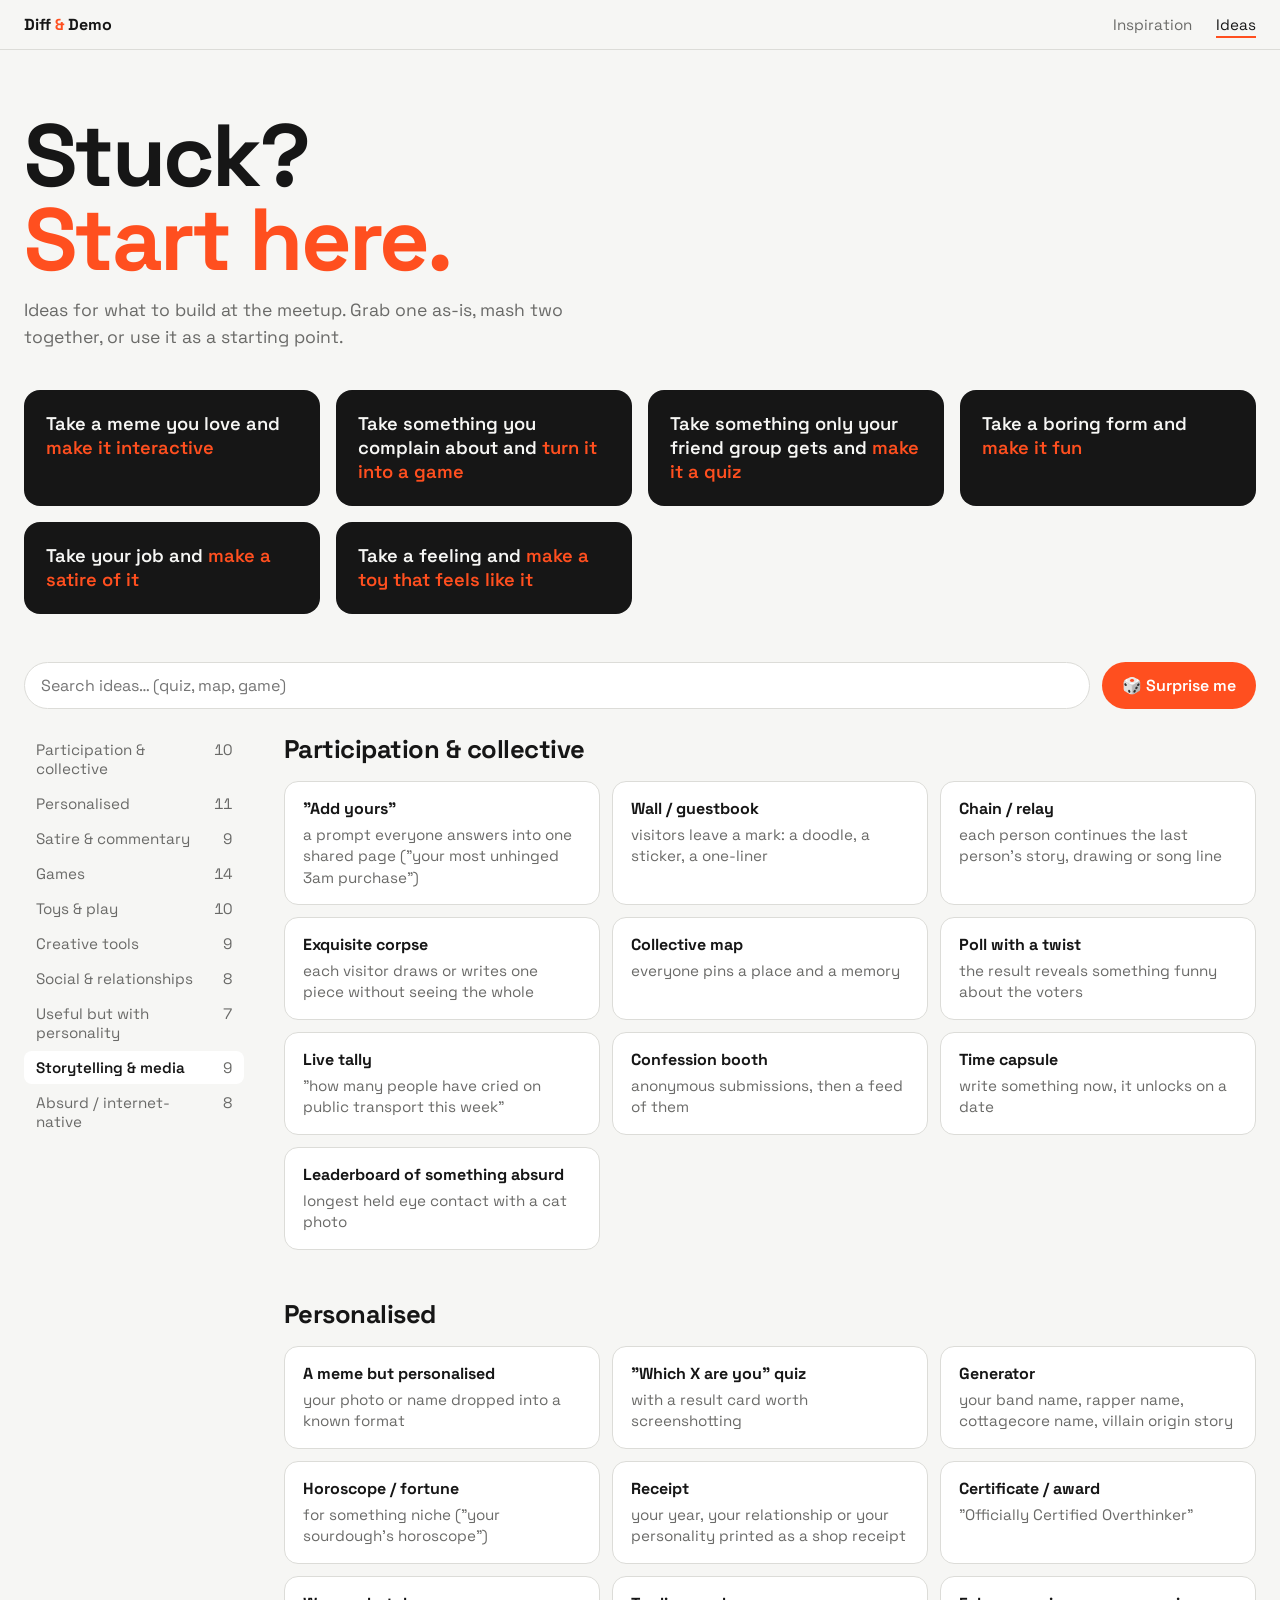
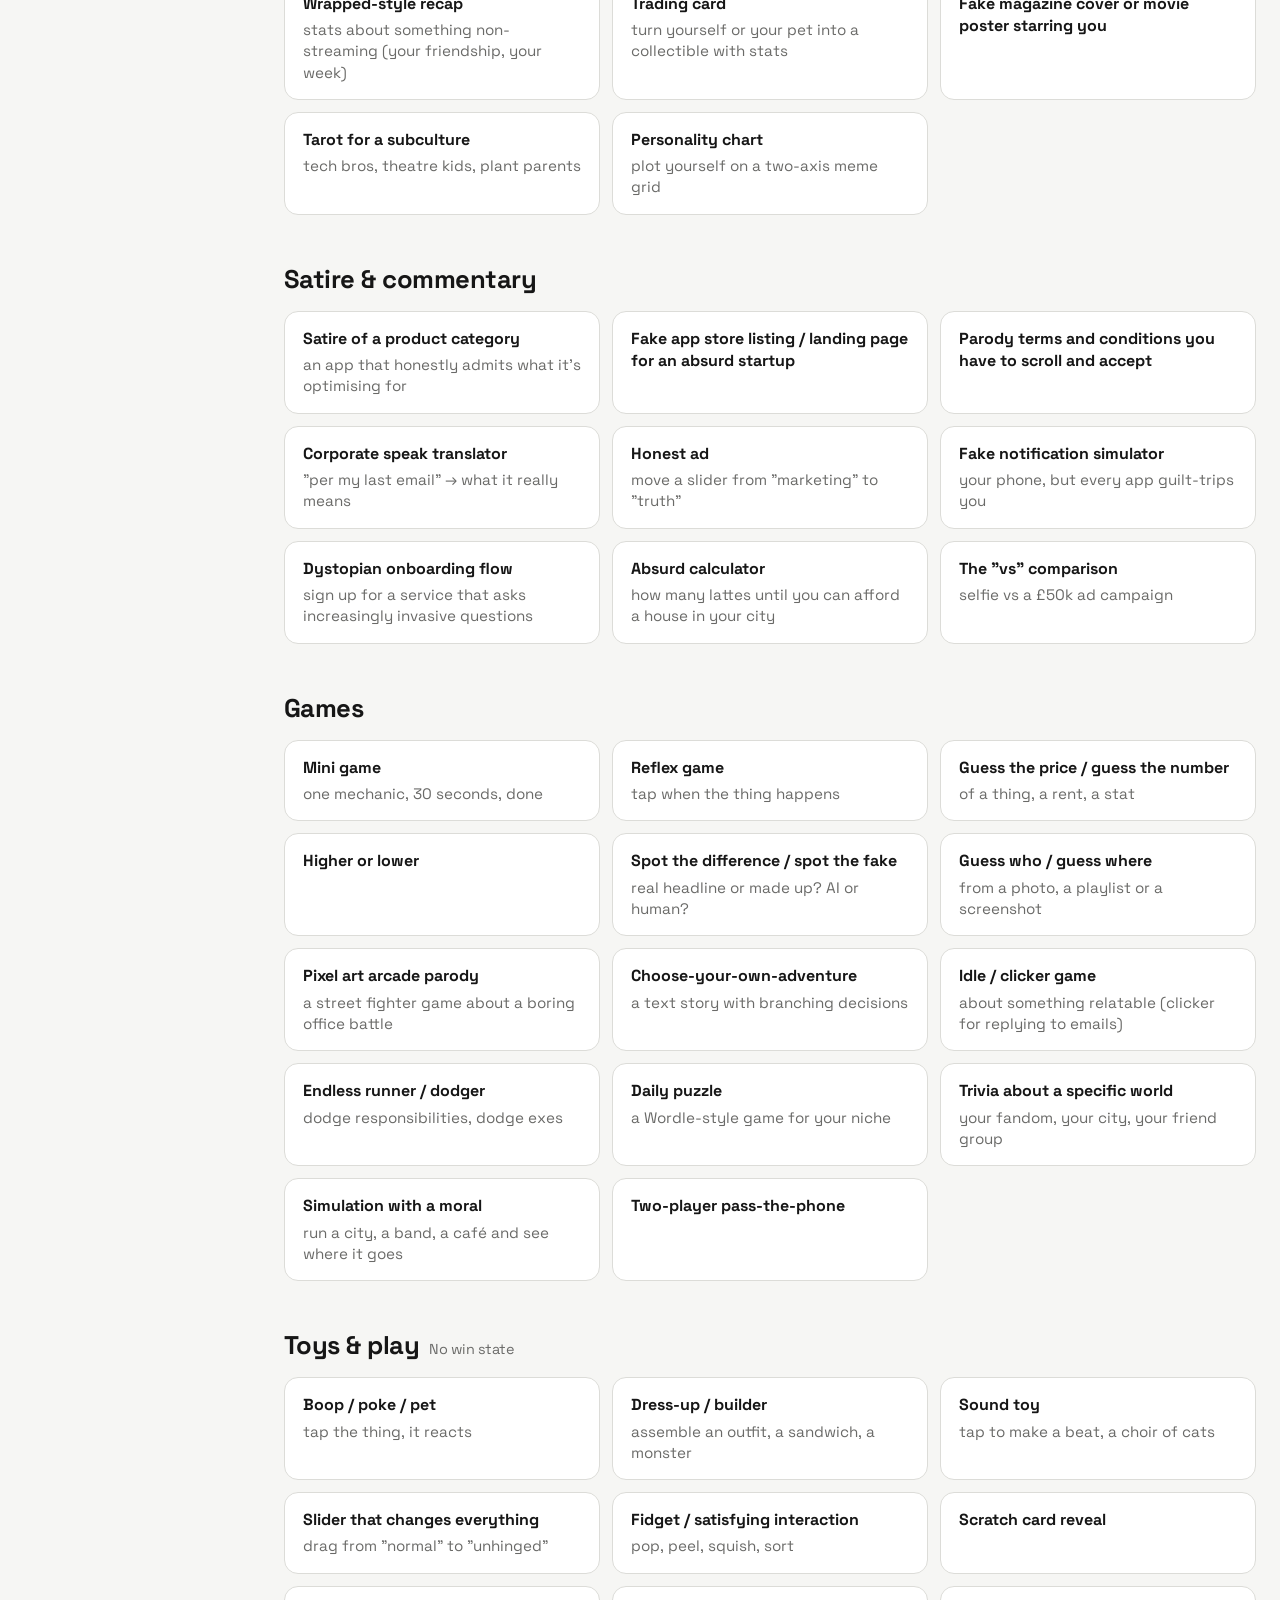
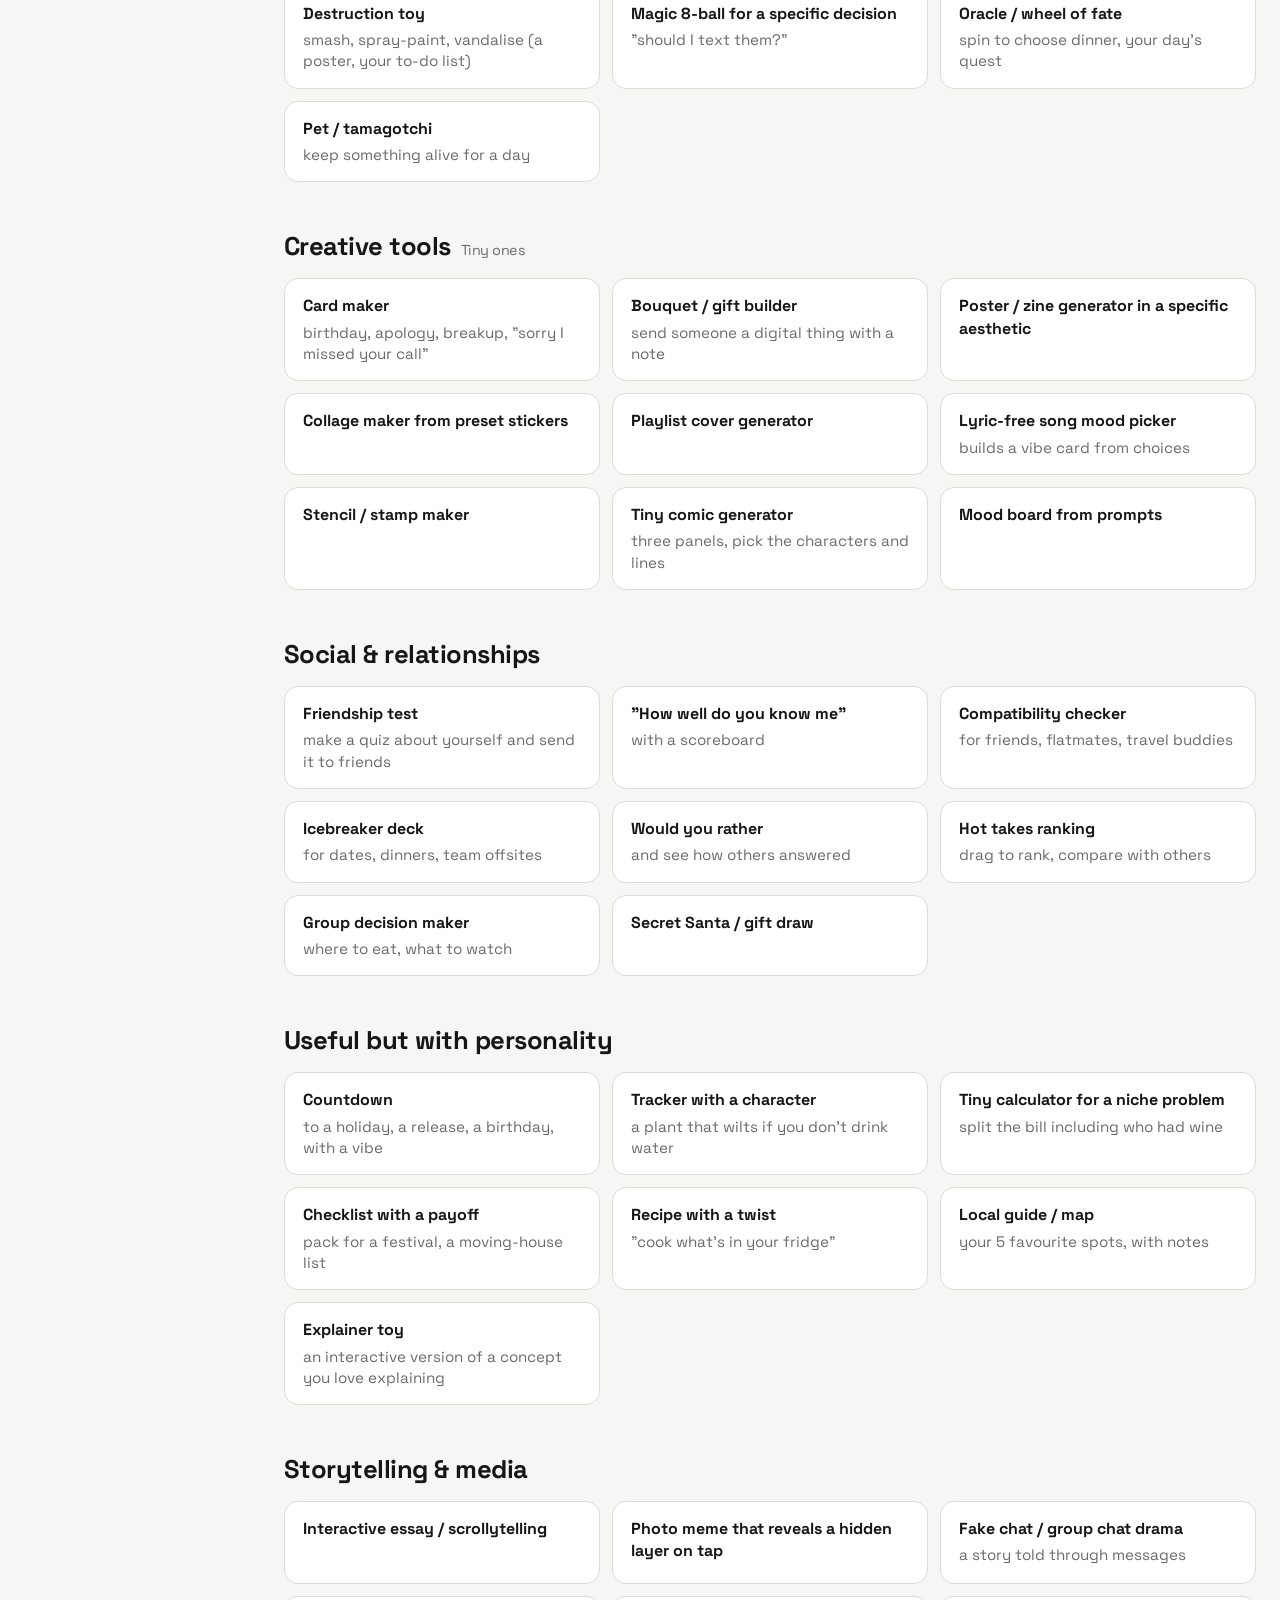
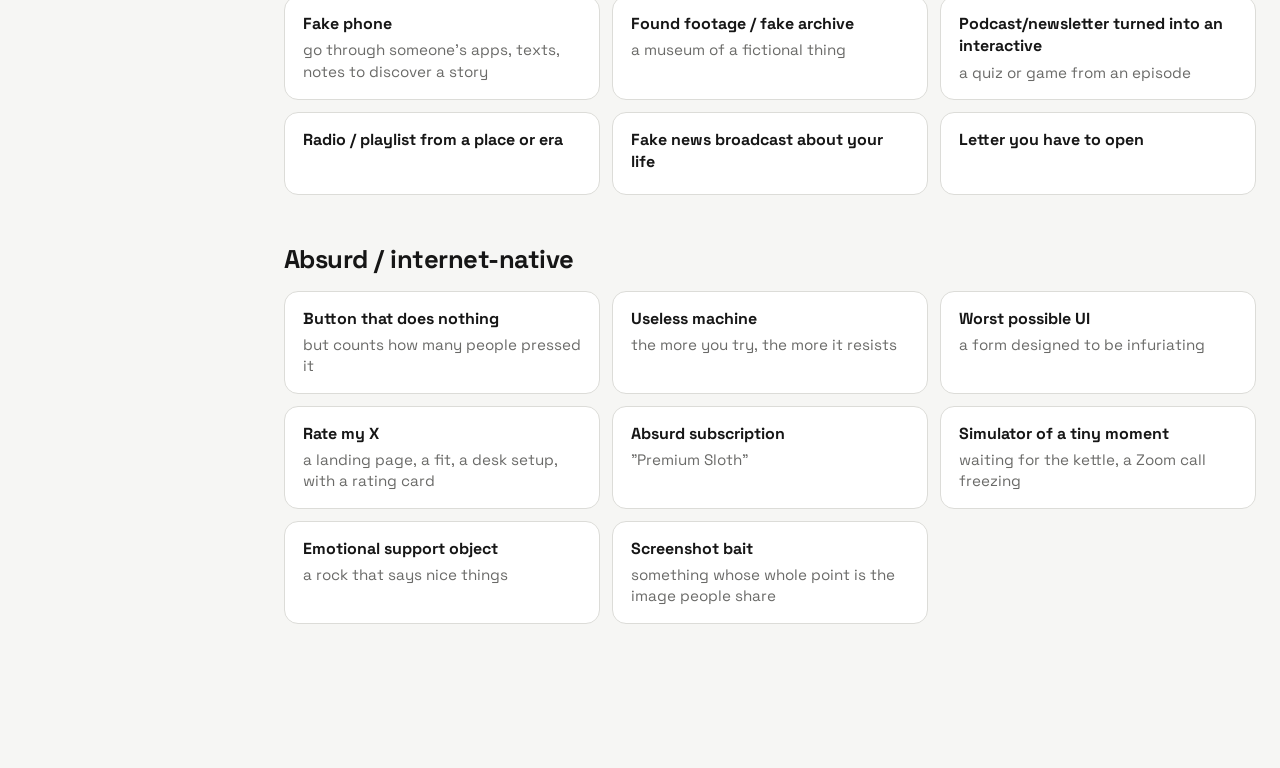
==== ideas.html @ bf11b23d "Add inspiration collage and ideas page Co-Authored-By: Claude Opus 5.5 <noreply@anthropic.com>" ====
<!doctype html>
<html lang="en">
<head>
  <meta charset="utf-8" />
  <meta name="viewport" content="width=device-width, initial-scale=1" />
  <title>Diff &amp; Demo — Ideas</title>
  <link rel="preconnect" href="https://fonts.googleapis.com" />
  <link href="https://fonts.googleapis.com/css2?family=Space+Grotesk:wght@400;600;700&display=swap" rel="stylesheet" />
  <link rel="stylesheet" href="styles.css" />
  <style>
    /* "Stuck?" prompt cards */
    .stuck {
      max-width: 1280px;
      margin: 0 auto;
      padding: 8px 24px 48px;
      display: grid;
      grid-template-columns: repeat(auto-fill, minmax(260px, 1fr));
      gap: 16px;
    }
    .stuck .prompt {
      background: var(--ink);
      color: var(--bg);
      border-radius: 16px;
      padding: 22px;
      font-size: 1.15rem;
      font-weight: 600;
      line-height: 1.3;
    }
    .stuck .prompt em {
      font-style: normal;
      color: var(--accent);
    }

    /* Toolbar: search + surprise */
    .toolbar {
      max-width: 1280px;
      margin: 0 auto;
      padding: 0 24px 24px;
      display: flex;
      gap: 12px;
      flex-wrap: wrap;
    }
    .toolbar input {
      flex: 1 1 260px;
      font: inherit;
      padding: 12px 16px;
      border-radius: 999px;
      border: 1px solid var(--line);
      background: var(--card);
      color: var(--ink);
    }
    .toolbar input:focus { outline: 2px solid var(--accent); outline-offset: 1px; }
    .toolbar button {
      font: inherit;
      font-weight: 600;
      padding: 12px 20px;
      border-radius: 999px;
      border: 0;
      background: var(--accent);
      color: #fff;
      cursor: pointer;
    }
    .toolbar button:active { transform: scale(0.97); }

    /* Two-column layout: category nav + idea list */
    .layout {
      max-width: 1280px;
      margin: 0 auto;
      padding: 0 24px 96px;
      display: grid;
      grid-template-columns: 220px 1fr;
      gap: 40px;
      align-items: start;
    }
    .toc {
      position: sticky;
      top: 72px;
      display: flex;
      flex-direction: column;
      gap: 2px;
    }
    .toc a {
      color: var(--muted);
      text-decoration: none;
      padding: 7px 12px;
      border-radius: 8px;
      font-size: 0.95rem;
      display: flex;
      justify-content: space-between;
      gap: 8px;
    }
    .toc a[hidden], .idea[hidden] { display: none; }
    .toc a:hover { color: var(--ink); background: var(--card); }
    .toc a.active { color: var(--ink); background: var(--card); font-weight: 600; }
    .toc a .count { color: var(--muted); font-weight: 400; font-variant-numeric: tabular-nums; }

    section.cat { scroll-margin-top: 72px; margin-bottom: 48px; }
    section.cat h2 {
      font-size: 1.6rem;
      letter-spacing: -0.02em;
      margin: 0 0 16px;
      display: flex;
      align-items: baseline;
      gap: 10px;
    }
    section.cat h2 .count { font-size: 0.9rem; color: var(--muted); font-weight: 400; }

    .ideas {
      list-style: none;
      margin: 0;
      padding: 0;
      display: grid;
      grid-template-columns: repeat(auto-fill, minmax(260px, 1fr));
      gap: 12px;
    }
    .idea {
      background: var(--card);
      border: 1px solid var(--line);
      border-radius: 14px;
      padding: 16px 18px;
      line-height: 1.4;
      transition: border-color 0.2s, box-shadow 0.2s;
    }
    .idea strong { display: block; margin-bottom: 4px; }
    .idea p { margin: 0; color: var(--muted); font-size: 0.95rem; }
    .idea mark { background: color-mix(in srgb, var(--accent) 25%, transparent); color: inherit; border-radius: 3px; }
    .idea.picked {
      border-color: var(--accent);
      box-shadow: 0 0 0 3px color-mix(in srgb, var(--accent) 30%, transparent);
    }

    .no-results { color: var(--muted); padding: 24px 0; display: none; }

    @media (max-width: 820px) {
      .layout { grid-template-columns: 1fr; gap: 16px; }
      /* On small screens the category nav becomes a scrollable chip row */
      .toc {
        top: 49px;
        z-index: 5;
        flex-direction: row;
        overflow-x: auto;
        gap: 6px;
        margin: 0 -24px;
        padding: 10px 24px;
        background: var(--bg);
        border-bottom: 1px solid var(--line);
        scrollbar-width: none;
      }
      .toc::-webkit-scrollbar { display: none; }
      .toc a { white-space: nowrap; border: 1px solid var(--line); border-radius: 999px; }
      .toc a .count { display: none; }
      section.cat { scroll-margin-top: 110px; }
    }
    @media (max-width: 600px) {
      .stuck, .toolbar, .layout { padding-left: 16px; padding-right: 16px; }
      .toc { margin: 0 -16px; padding: 10px 16px; }
    }
  </style>
</head>
<body>
  <nav class="site-nav">
    <div class="inner">
      <a class="brand" href="index.html">Diff <span>&amp;</span> Demo</a>
      <a class="link" href="index.html">Inspiration</a>
      <a class="link" href="ideas.html" aria-current="page">Ideas</a>
    </div>
  </nav>

  <header class="hero">
    <h1>Stuck?<br /><span>Start here.</span></h1>
    <p>Ideas for what to build at the meetup. Grab one as-is, mash two together, or use it as a starting point.</p>
  </header>

  <div class="stuck" id="stuck"></div>

  <div class="toolbar">
    <input id="search" type="search" autocomplete="off" placeholder="Search ideas… (quiz, map, game)" aria-label="Search ideas" />
    <button id="surprise" type="button">🎲 Surprise me</button>
  </div>

  <div class="layout">
    <nav class="toc" id="toc" aria-label="Idea categories"></nav>
    <main id="list">
      <p class="no-results" id="no-results">Nothing matches. Try another word, or hit Surprise me.</p>
    </main>
  </div>

  <script>
    const STUCK = [
      ["a meme you love", "make it interactive"],
      ["something you complain about", "turn it into a game"],
      ["something only your friend group gets", "make it a quiz"],
      ["a boring form", "make it fun"],
      ["your job", "make a satire of it"],
      ["a feeling", "make a toy that feels like it"],
    ];

    const CATEGORIES = [
      ["Participation & collective", [
        '"Add yours": a prompt everyone answers into one shared page ("your most unhinged 3am purchase")',
        "Wall / guestbook: visitors leave a mark: a doodle, a sticker, a one-liner",
        "Chain / relay: each person continues the last person's story, drawing or song line",
        "Exquisite corpse: each visitor draws or writes one piece without seeing the whole",
        "Collective map: everyone pins a place and a memory",
        "Poll with a twist: the result reveals something funny about the voters",
        'Live tally: "how many people have cried on public transport this week"',
        "Confession booth: anonymous submissions, then a feed of them",
        "Time capsule: write something now, it unlocks on a date",
        "Leaderboard of something absurd: longest held eye contact with a cat photo",
      ]],
      ["Personalised", [
        "A meme but personalised: your photo or name dropped into a known format",
        '"Which X are you" quiz: with a result card worth screenshotting',
        "Generator: your band name, rapper name, cottagecore name, villain origin story",
        'Horoscope / fortune: for something niche ("your sourdough\'s horoscope")',
        "Receipt: your year, your relationship or your personality printed as a shop receipt",
        'Certificate / award: "Officially Certified Overthinker"',
        "Wrapped-style recap: stats about something non-streaming (your friendship, your week)",
        "Trading card: turn yourself or your pet into a collectible with stats",
        "Fake magazine cover or movie poster starring you",
        "Tarot for a subculture: tech bros, theatre kids, plant parents",
        "Personality chart: plot yourself on a two-axis meme grid",
      ]],
      ["Satire & commentary", [
        "Satire of a product category: an app that honestly admits what it's optimising for",
        "Fake app store listing / landing page for an absurd startup",
        "Parody terms and conditions you have to scroll and accept",
        'Corporate speak translator: "per my last email" → what it really means',
        'Honest ad: move a slider from "marketing" to "truth"',
        "Fake notification simulator: your phone, but every app guilt-trips you",
        "Dystopian onboarding flow: sign up for a service that asks increasingly invasive questions",
        "Absurd calculator: how many lattes until you can afford a house in your city",
        'The "vs" comparison: selfie vs a £50k ad campaign',
      ]],
      ["Games", [
        "Mini game: one mechanic, 30 seconds, done",
        "Reflex game: tap when the thing happens",
        "Guess the price / guess the number: of a thing, a rent, a stat",
        "Higher or lower",
        "Spot the difference / spot the fake: real headline or made up? AI or human?",
        "Guess who / guess where: from a photo, a playlist or a screenshot",
        "Pixel art arcade parody: a street fighter game about a boring office battle",
        "Choose-your-own-adventure: a text story with branching decisions",
        "Idle / clicker game: about something relatable (clicker for replying to emails)",
        "Endless runner / dodger: dodge responsibilities, dodge exes",
        "Daily puzzle: a Wordle-style game for your niche",
        "Trivia about a specific world: your fandom, your city, your friend group",
        "Simulation with a moral: run a city, a band, a café and see where it goes",
        "Two-player pass-the-phone",
      ]],
      ["Toys & play", [
        "Boop / poke / pet: tap the thing, it reacts",
        "Dress-up / builder: assemble an outfit, a sandwich, a monster",
        "Sound toy: tap to make a beat, a choir of cats",
        'Slider that changes everything: drag from "normal" to "unhinged"',
        "Fidget / satisfying interaction: pop, peel, squish, sort",
        "Scratch card reveal",
        "Destruction toy: smash, spray-paint, vandalise (a poster, your to-do list)",
        'Magic 8-ball for a specific decision: "should I text them?"',
        "Oracle / wheel of fate: spin to choose dinner, your day's quest",
        "Pet / tamagotchi: keep something alive for a day",
      ], "No win state"],
      ["Creative tools", [
        'Card maker: birthday, apology, breakup, "sorry I missed your call"',
        "Bouquet / gift builder: send someone a digital thing with a note",
        "Poster / zine generator in a specific aesthetic",
        "Collage maker from preset stickers",
        "Playlist cover generator",
        "Lyric-free song mood picker: builds a vibe card from choices",
        "Stencil / stamp maker",
        "Tiny comic generator: three panels, pick the characters and lines",
        "Mood board from prompts",
      ], "Tiny ones"],
      ["Social & relationships", [
        "Friendship test: make a quiz about yourself and send it to friends",
        '"How well do you know me": with a scoreboard',
        "Compatibility checker: for friends, flatmates, travel buddies",
        "Icebreaker deck: for dates, dinners, team offsites",
        "Would you rather: and see how others answered",
        "Hot takes ranking: drag to rank, compare with others",
        "Group decision maker: where to eat, what to watch",
        "Secret Santa / gift draw",
      ]],
      ["Useful but with personality", [
        "Countdown: to a holiday, a release, a birthday, with a vibe",
        "Tracker with a character: a plant that wilts if you don't drink water",
        "Tiny calculator for a niche problem: split the bill including who had wine",
        "Checklist with a payoff: pack for a festival, a moving-house list",
        'Recipe with a twist: "cook what\'s in your fridge"',
        "Local guide / map: your 5 favourite spots, with notes",
        "Explainer toy: an interactive version of a concept you love explaining",
      ]],
      ["Storytelling & media", [
        "Interactive essay / scrollytelling",
        "Photo meme that reveals a hidden layer on tap",
        "Fake chat / group chat drama: a story told through messages",
        "Fake phone: go through someone's apps, texts, notes to discover a story",
        "Found footage / fake archive: a museum of a fictional thing",
        "Podcast/newsletter turned into an interactive: a quiz or game from an episode",
        "Radio / playlist from a place or era",
        "Fake news broadcast about your life",
        "Letter you have to open",
      ]],
      ["Absurd / internet-native", [
        "Button that does nothing: but counts how many people pressed it",
        "Useless machine: the more you try, the more it resists",
        "Worst possible UI: a form designed to be infuriating",
        "Rate my X: a landing page, a fit, a desk setup, with a rating card",
        'Absurd subscription: "Premium Sloth"',
        "Simulator of a tiny moment: waiting for the kettle, a Zoom call freezing",
        "Emotional support object: a rock that says nice things",
        "Screenshot bait: something whose whole point is the image people share",
      ]],
    ];

    const esc = (s) => s.replace(/[&<>"]/g, (c) => ({ "&": "&amp;", "<": "&lt;", ">": "&gt;", '"': "&quot;" })[c]);
    const slug = (s) => s.toLowerCase().replace(/&/g, "and").replace(/[^a-z0-9]+/g, "-").replace(/^-|-$/g, "");

    // Stuck prompts
    document.getElementById("stuck").innerHTML = STUCK
      .map(([thing, action]) => `<div class="prompt">Take ${esc(thing)} and <em>${esc(action)}</em></div>`)
      .join("");

    // Categories + ideas
    const toc = document.getElementById("toc");
    const list = document.getElementById("list");
    const noResults = document.getElementById("no-results");

    const sections = CATEGORIES.map(([name, items, note]) => {
      const id = slug(name);
      const link = document.createElement("a");
      link.href = "#" + id;
      link.innerHTML = `${esc(name)} <span class="count">${items.length}</span>`;
      toc.appendChild(link);

      const section = document.createElement("section");
      section.className = "cat";
      section.id = id;
      section.innerHTML = `<h2>${esc(name)}${note ? ` <span class="count">${esc(note)}</span>` : ""}</h2><ul class="ideas"></ul>`;
      const ul = section.querySelector("ul");

      const ideas = items.map((raw) => {
        const i = raw.indexOf(": ");
        const title = i === -1 ? raw : raw.slice(0, i);
        const desc = i === -1 ? "" : raw.slice(i + 2);
        const li = document.createElement("li");
        li.className = "idea";
        ul.appendChild(li);
        return { li, title, desc, text: (name + " " + raw).toLowerCase() };
      });

      list.insertBefore(section, noResults);
      return { section, link, ideas };
    });

    function highlight(str, q) {
      if (!q) return esc(str);
      const re = new RegExp("(" + q.replace(/[.*+?^${}()|[\]\\]/g, "\\$&") + ")", "ig");
      return esc(str).replace(re, "<mark>$1</mark>");
    }

    function render(q = "") {
      q = q.trim().toLowerCase();
      let total = 0;
      sections.forEach(({ section, link, ideas }) => {
        let shown = 0;
        ideas.forEach((idea) => {
          const match = !q || idea.text.includes(q);
          idea.li.hidden = !match;
          if (match) {
            shown++;
            idea.li.innerHTML = `<strong>${highlight(idea.title, q)}</strong>${idea.desc ? `<p>${highlight(idea.desc, q)}</p>` : ""}`;
          }
        });
        section.hidden = shown === 0;
        link.hidden = shown === 0;
        link.querySelector(".count").textContent = shown;
        total += shown;
      });
      noResults.style.display = total ? "none" : "block";
    }
    render();

    const search = document.getElementById("search");
    search.addEventListener("input", () => render(search.value));
    // Browsers can restore a typed search on back/forward; keep the list in sync
    window.addEventListener("pageshow", () => render(search.value));

    // Sections are built by JS, so jump to a #category link once they exist
    if (location.hash) document.getElementById(location.hash.slice(1))?.scrollIntoView();

    // Surprise me: clear the search, jump to a random idea and highlight it
    document.getElementById("surprise").addEventListener("click", () => {
      if (search.value) { search.value = ""; render(); }
      const all = sections.flatMap((s) => s.ideas);
      const pick = all[Math.floor(Math.random() * all.length)];
      document.querySelectorAll(".idea.picked").forEach((el) => el.classList.remove("picked"));
      pick.li.classList.add("picked");
      pick.li.scrollIntoView({ behavior: "smooth", block: "center" });
    });

    // Highlight the category currently in view
    const observer = new IntersectionObserver((entries) => {
      entries.forEach((e) => {
        if (!e.isIntersecting) return;
        sections.forEach(({ section, link }) => {
          const on = section === e.target;
          link.classList.toggle("active", on);
          if (on && getComputedStyle(toc).flexDirection === "row") {
            toc.scrollTo({ left: link.offsetLeft - 24, behavior: "smooth" });
          }
        });
      });
    }, { rootMargin: "-120px 0px -60% 0px" });
    sections.forEach(({ section }) => observer.observe(section));
  </script>
</body>
</html>
---- styles.css ----
:root {
  --bg: #f6f6f4;
  --ink: #161616;
  --muted: #6a6a68;
  --card: #ffffff;
  --accent: #ff4f1f;
  --line: #dcdcd8;
}
@media (prefers-color-scheme: dark) {
  :root {
    --bg: #111111;
    --ink: #f1eee8;
    --muted: #9a958c;
    --card: #1b1b1b;
    --accent: #ff6a3d;
    --line: #2c2c2c;
  }
}

* { box-sizing: border-box; }

html { scroll-behavior: smooth; }

body {
  margin: 0;
  background: var(--bg);
  color: var(--ink);
  font-family: "Space Grotesk", system-ui, sans-serif;
}

/* Site nav shared by every page */
.site-nav {
  position: sticky;
  top: 0;
  z-index: 10;
  background: color-mix(in srgb, var(--bg) 88%, transparent);
  backdrop-filter: blur(8px);
  border-bottom: 1px solid var(--line);
}
.site-nav .inner {
  max-width: 1280px;
  margin: 0 auto;
  padding: 14px 24px;
  display: flex;
  align-items: center;
  gap: 24px;
}
.site-nav .brand {
  font-weight: 700;
  color: var(--ink);
  text-decoration: none;
  margin-right: auto;
}
.site-nav .brand span { color: var(--accent); }
.site-nav a.link {
  color: var(--muted);
  text-decoration: none;
  font-size: 0.95rem;
}
.site-nav a.link:hover,
.site-nav a.link[aria-current="page"] { color: var(--ink); }
.site-nav a.link[aria-current="page"] {
  text-decoration: underline;
  text-decoration-color: var(--accent);
  text-decoration-thickness: 2px;
  text-underline-offset: 6px;
}

header.hero {
  max-width: 1280px;
  margin: 0 auto;
  padding: 64px 24px 32px;
}
h1 {
  font-size: clamp(2.5rem, 7vw, 5.5rem);
  line-height: 0.95;
  letter-spacing: -0.03em;
  margin: 0 0 16px;
}
h1 span { color: var(--accent); }
header.hero p {
  max-width: 56ch;
  color: var(--muted);
  font-size: 1.1rem;
  line-height: 1.5;
  margin: 0;
}

@media (max-width: 600px) {
  .site-nav .inner { padding: 12px 16px; gap: 16px; }
  header.hero { padding: 40px 16px 24px; }
}
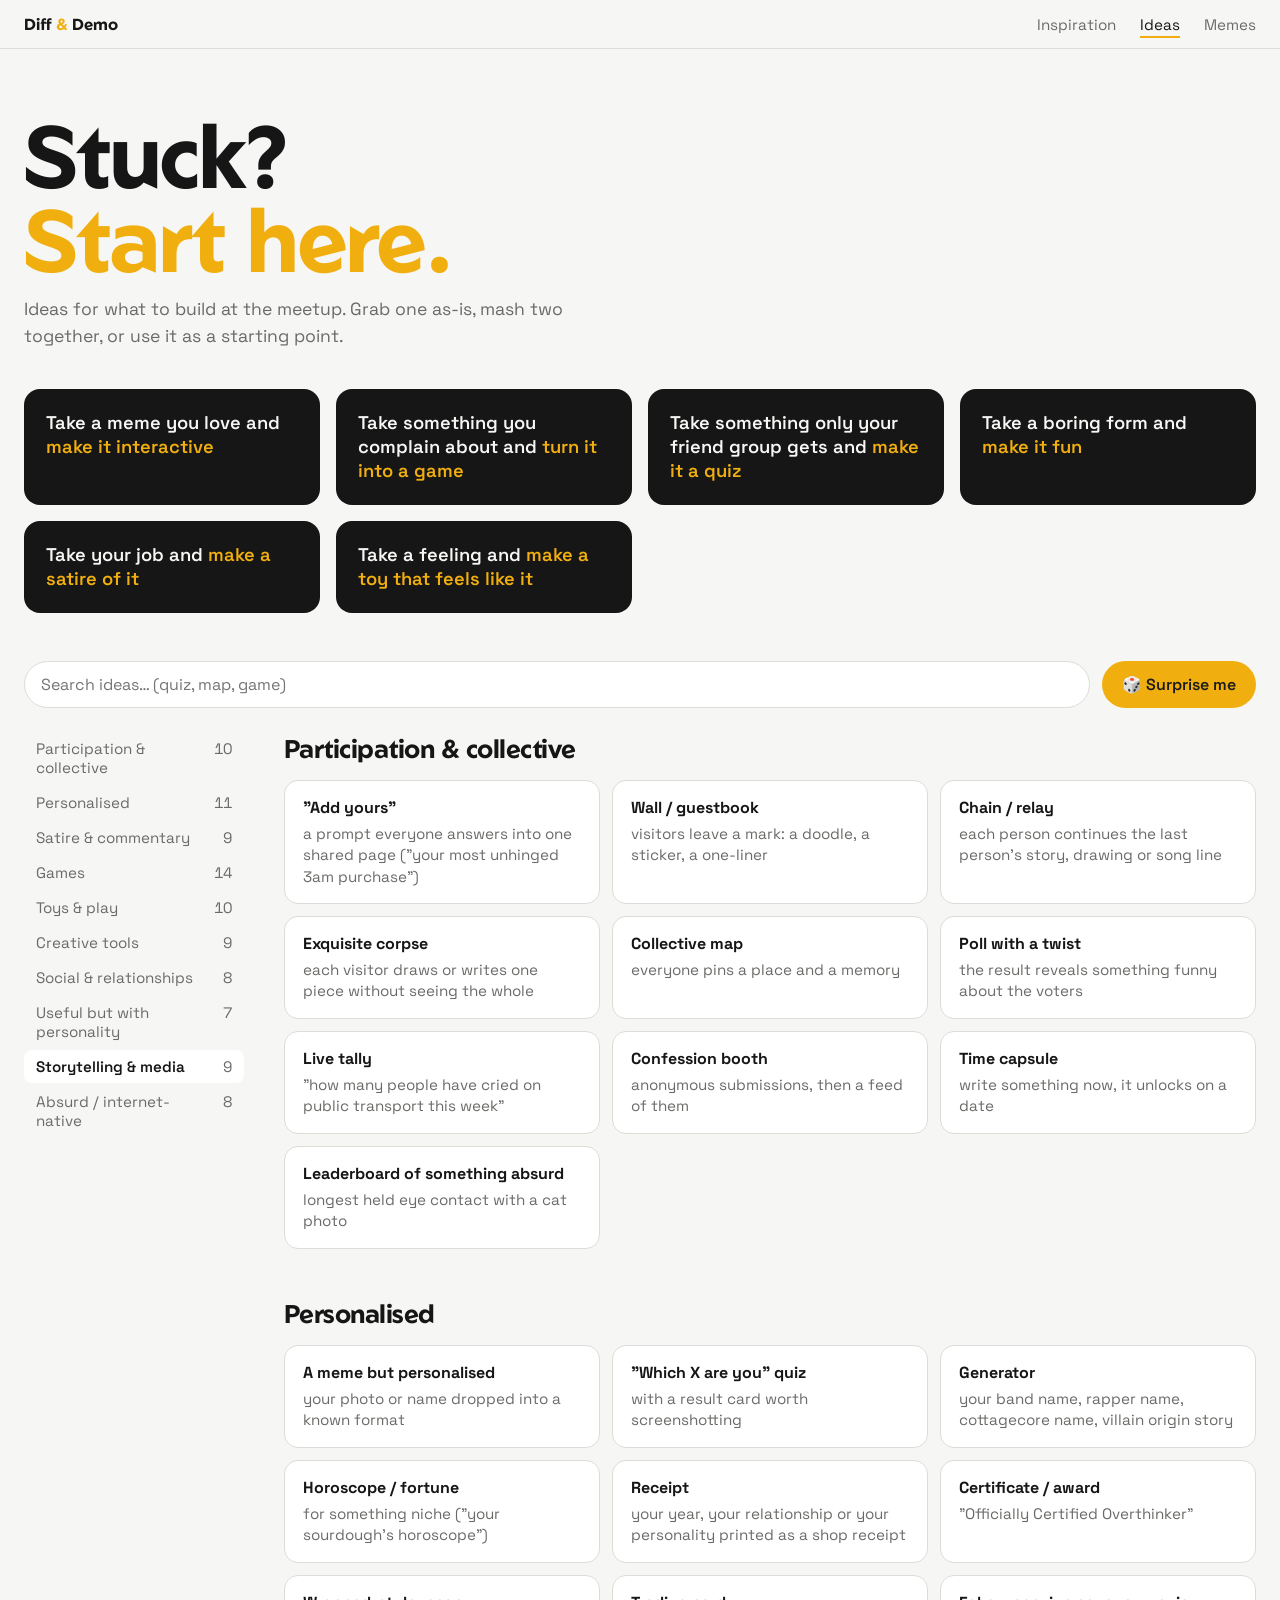
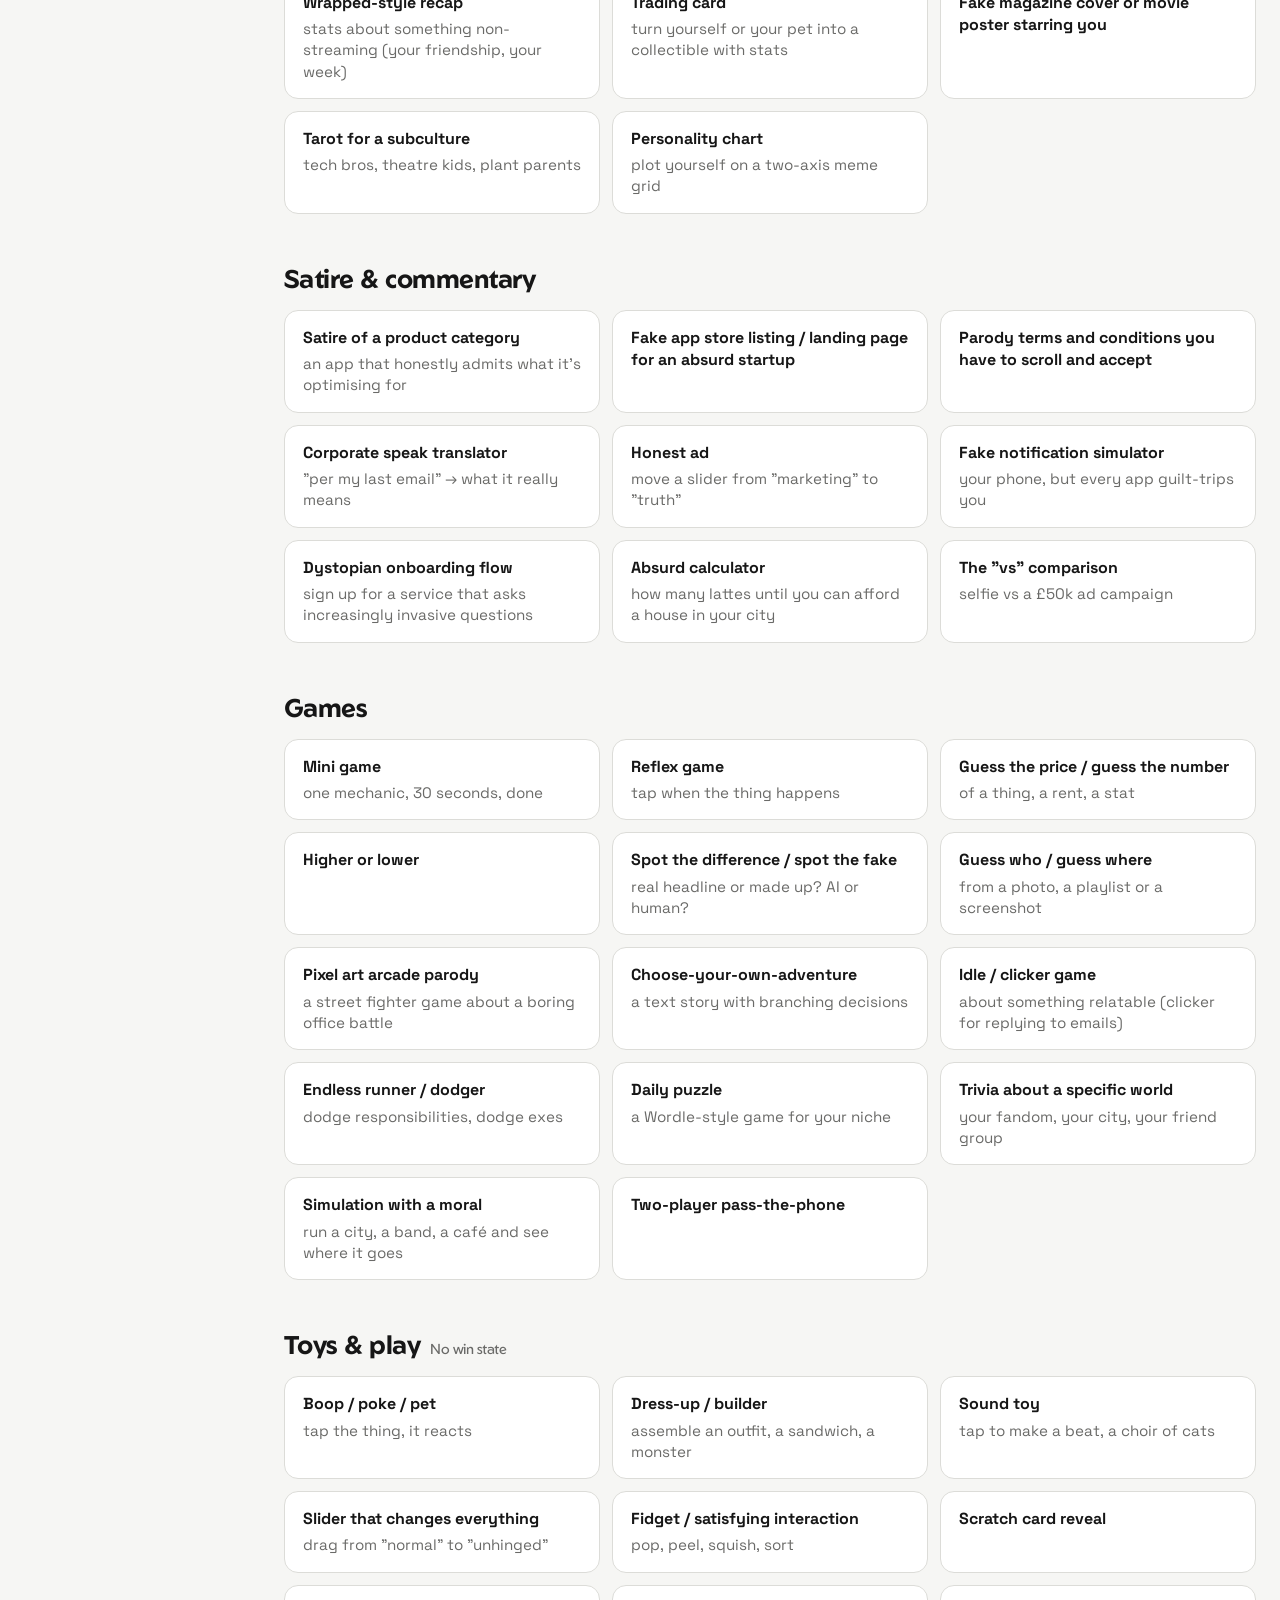
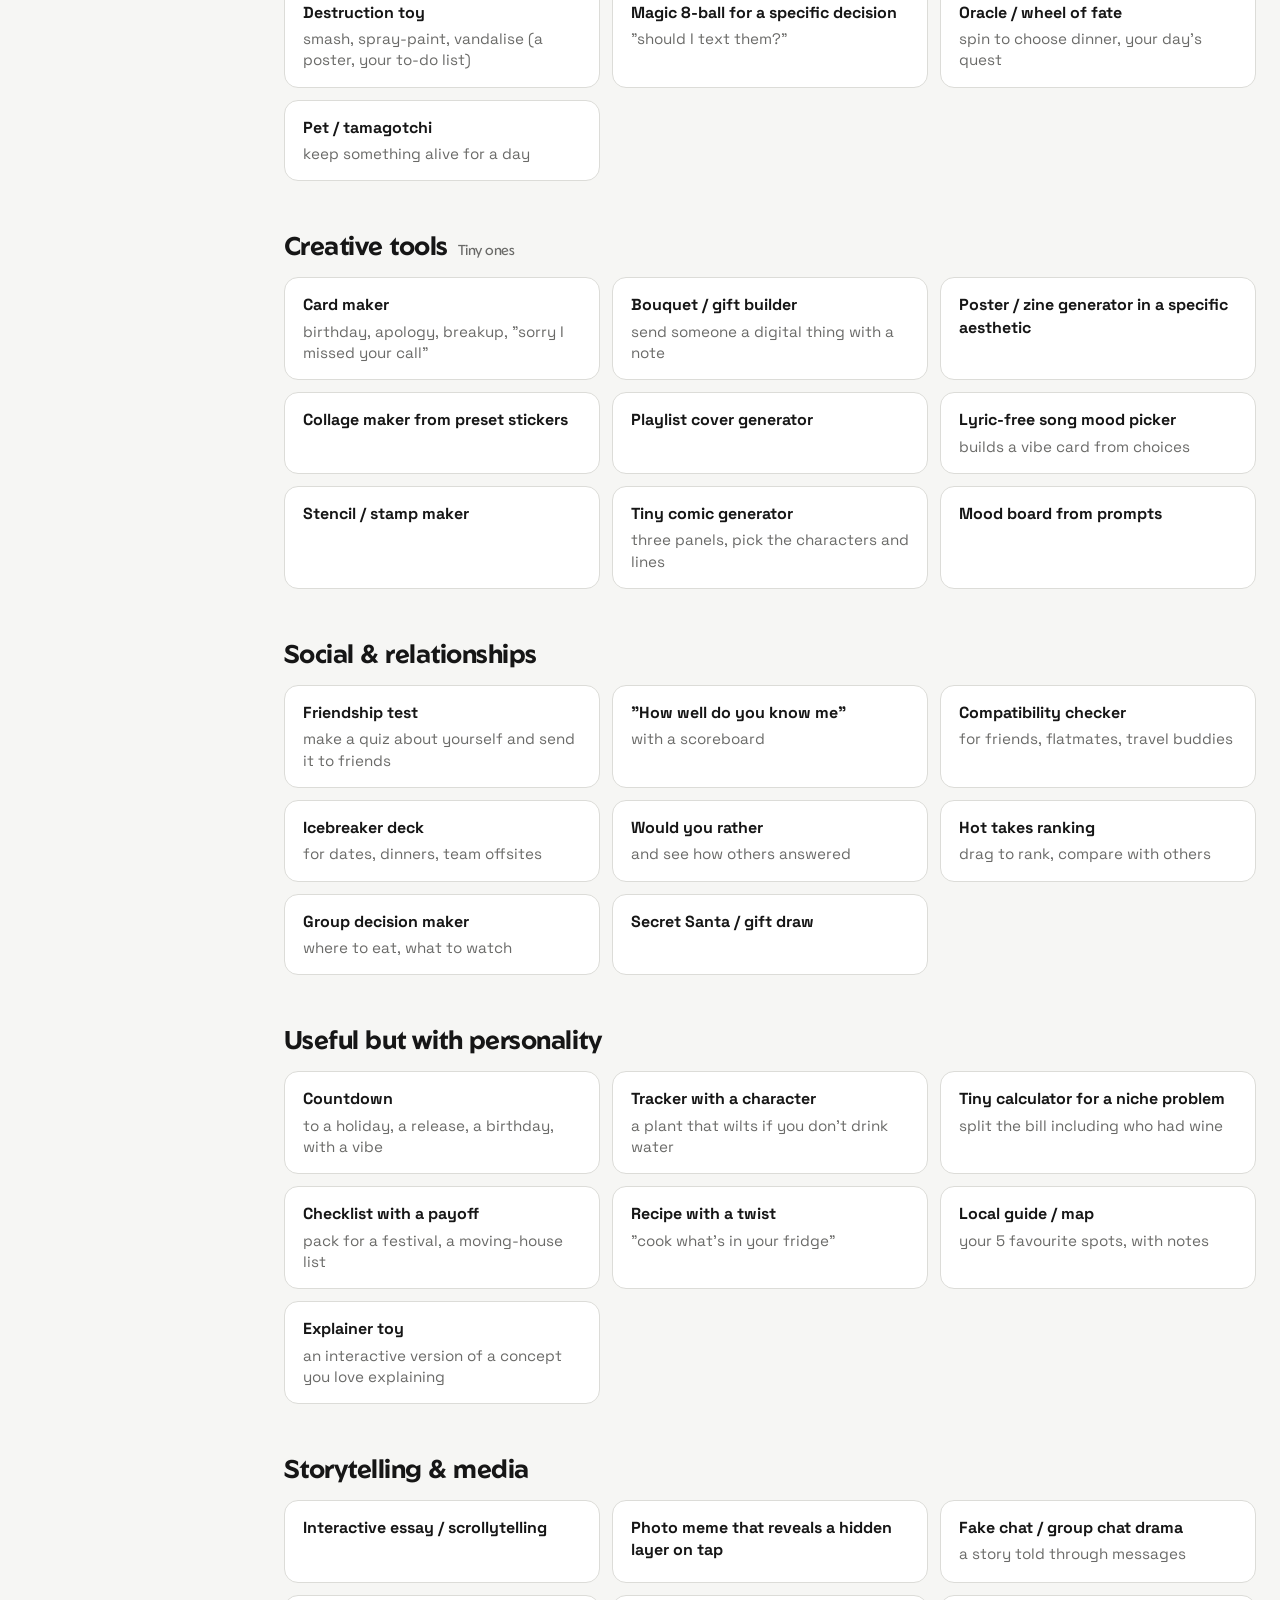
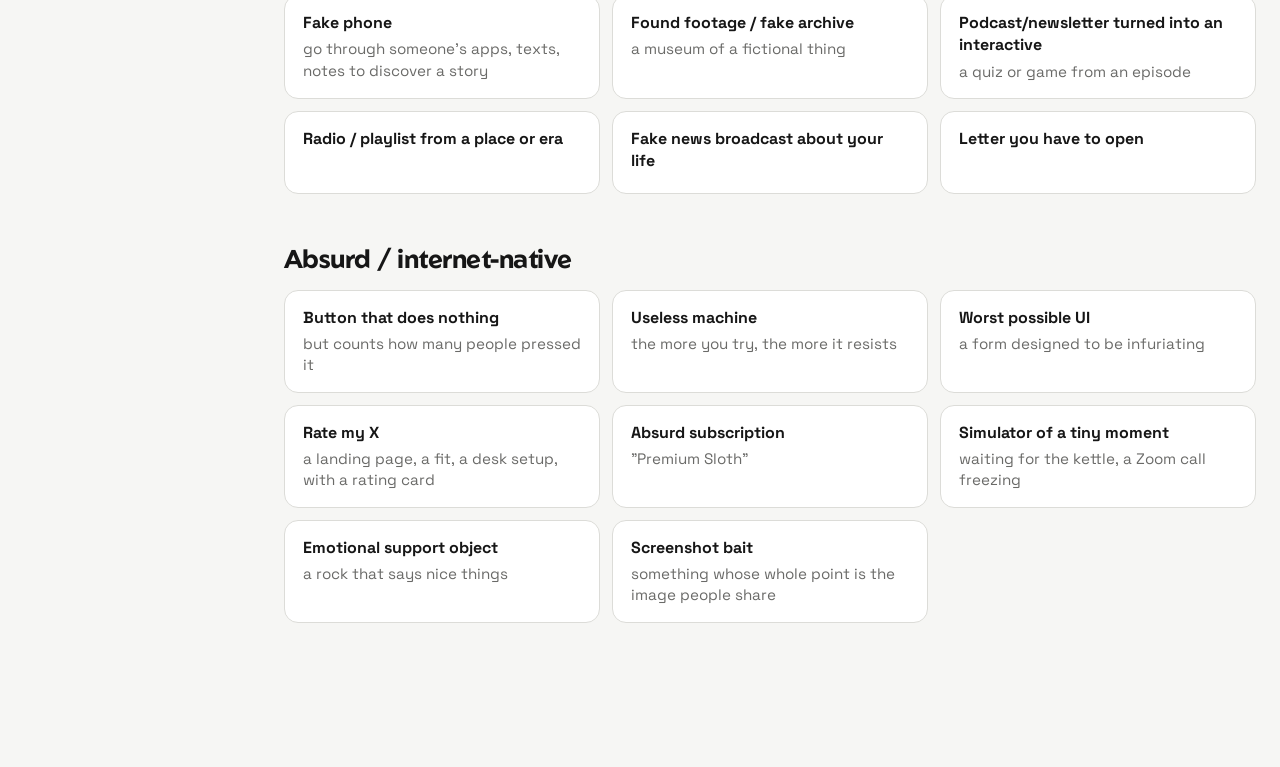
==== commit 852cf717: "Add Memes tab, Geom headlines and Differ yellow accent Co-Authored-By: Claude Opus 5.5 <noreply@anth" ====
--- a/ideas.html
+++ b/ideas.html
@@ -5,7 +5,7 @@
   <meta name="viewport" content="width=device-width, initial-scale=1" />
   <title>Diff &amp; Demo — Ideas</title>
   <link rel="preconnect" href="https://fonts.googleapis.com" />
-  <link href="https://fonts.googleapis.com/css2?family=Space+Grotesk:wght@400;600;700&display=swap" rel="stylesheet" />
+  <link href="https://fonts.googleapis.com/css2?family=Geom:wght@300..900&family=Space+Grotesk:wght@400;600;700&display=swap" rel="stylesheet" />
   <link rel="stylesheet" href="styles.css" />
   <style>
     /* "Stuck?" prompt cards */
@@ -57,7 +57,7 @@
       border-radius: 999px;
       border: 0;
       background: var(--accent);
-      color: #fff;
+      color: var(--on-accent);
       cursor: pointer;
     }
     .toolbar button:active { transform: scale(0.97); }
@@ -123,7 +123,7 @@
     }
     .idea strong { display: block; margin-bottom: 4px; }
     .idea p { margin: 0; color: var(--muted); font-size: 0.95rem; }
-    .idea mark { background: color-mix(in srgb, var(--accent) 25%, transparent); color: inherit; border-radius: 3px; }
+    .idea mark { background: color-mix(in srgb, var(--accent) 45%, transparent); color: inherit; border-radius: 3px; }
     .idea.picked {
       border-color: var(--accent);
       box-shadow: 0 0 0 3px color-mix(in srgb, var(--accent) 30%, transparent);
@@ -163,6 +163,7 @@
       <a class="brand" href="index.html">Diff <span>&amp;</span> Demo</a>
       <a class="link" href="index.html">Inspiration</a>
       <a class="link" href="ideas.html" aria-current="page">Ideas</a>
+      <a class="link" href="memes.html">Memes</a>
     </div>
   </nav>
 
--- a/styles.css
+++ b/styles.css
@@ -3,7 +3,8 @@
   --ink: #161616;
   --muted: #6a6a68;
   --card: #ffffff;
-  --accent: #ff4f1f;
+  --accent: #f1af0f; /* Differ yellow */
+  --on-accent: #1b1b1b;
   --line: #dcdcd8;
 }
 @media (prefers-color-scheme: dark) {
@@ -12,7 +13,7 @@
     --ink: #f1eee8;
     --muted: #9a958c;
     --card: #1b1b1b;
-    --accent: #ff6a3d;
+    --accent: #f1af0f;
     --line: #2c2c2c;
   }
 }
@@ -20,6 +21,10 @@
 * { box-sizing: border-box; }
 
 html { scroll-behavior: smooth; }
+
+h1, h2, .site-nav .brand {
+  font-family: "Geom", "Space Grotesk", system-ui, sans-serif;
+}
 
 body {
   margin: 0;
@@ -50,6 +55,7 @@
   color: var(--ink);
   text-decoration: none;
   margin-right: auto;
+  white-space: nowrap;
 }
 .site-nav .brand span { color: var(--accent); }
 .site-nav a.link {
@@ -87,6 +93,7 @@
 }
 
 @media (max-width: 600px) {
-  .site-nav .inner { padding: 12px 16px; gap: 16px; }
+  .site-nav .inner { padding: 12px 16px; gap: 14px; }
+  .site-nav a.link { font-size: 0.9rem; }
   header.hero { padding: 40px 16px 24px; }
 }
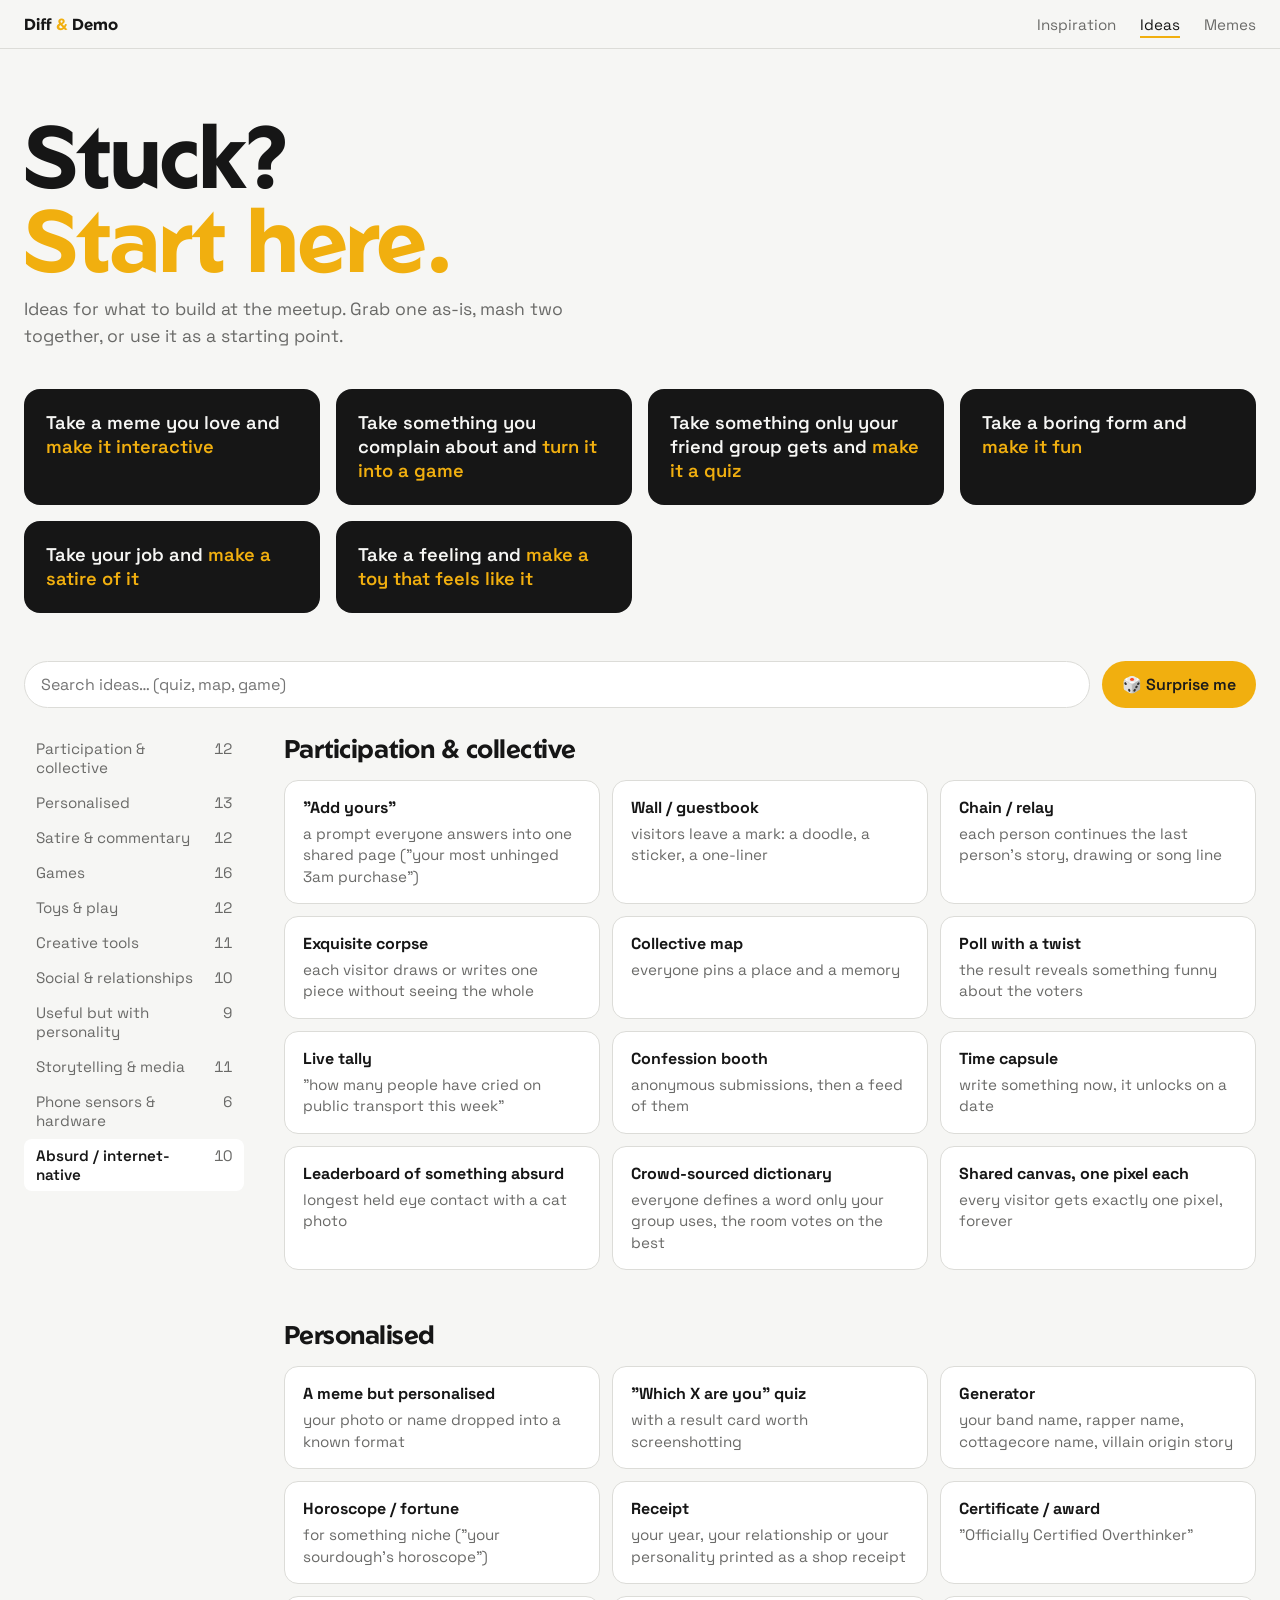
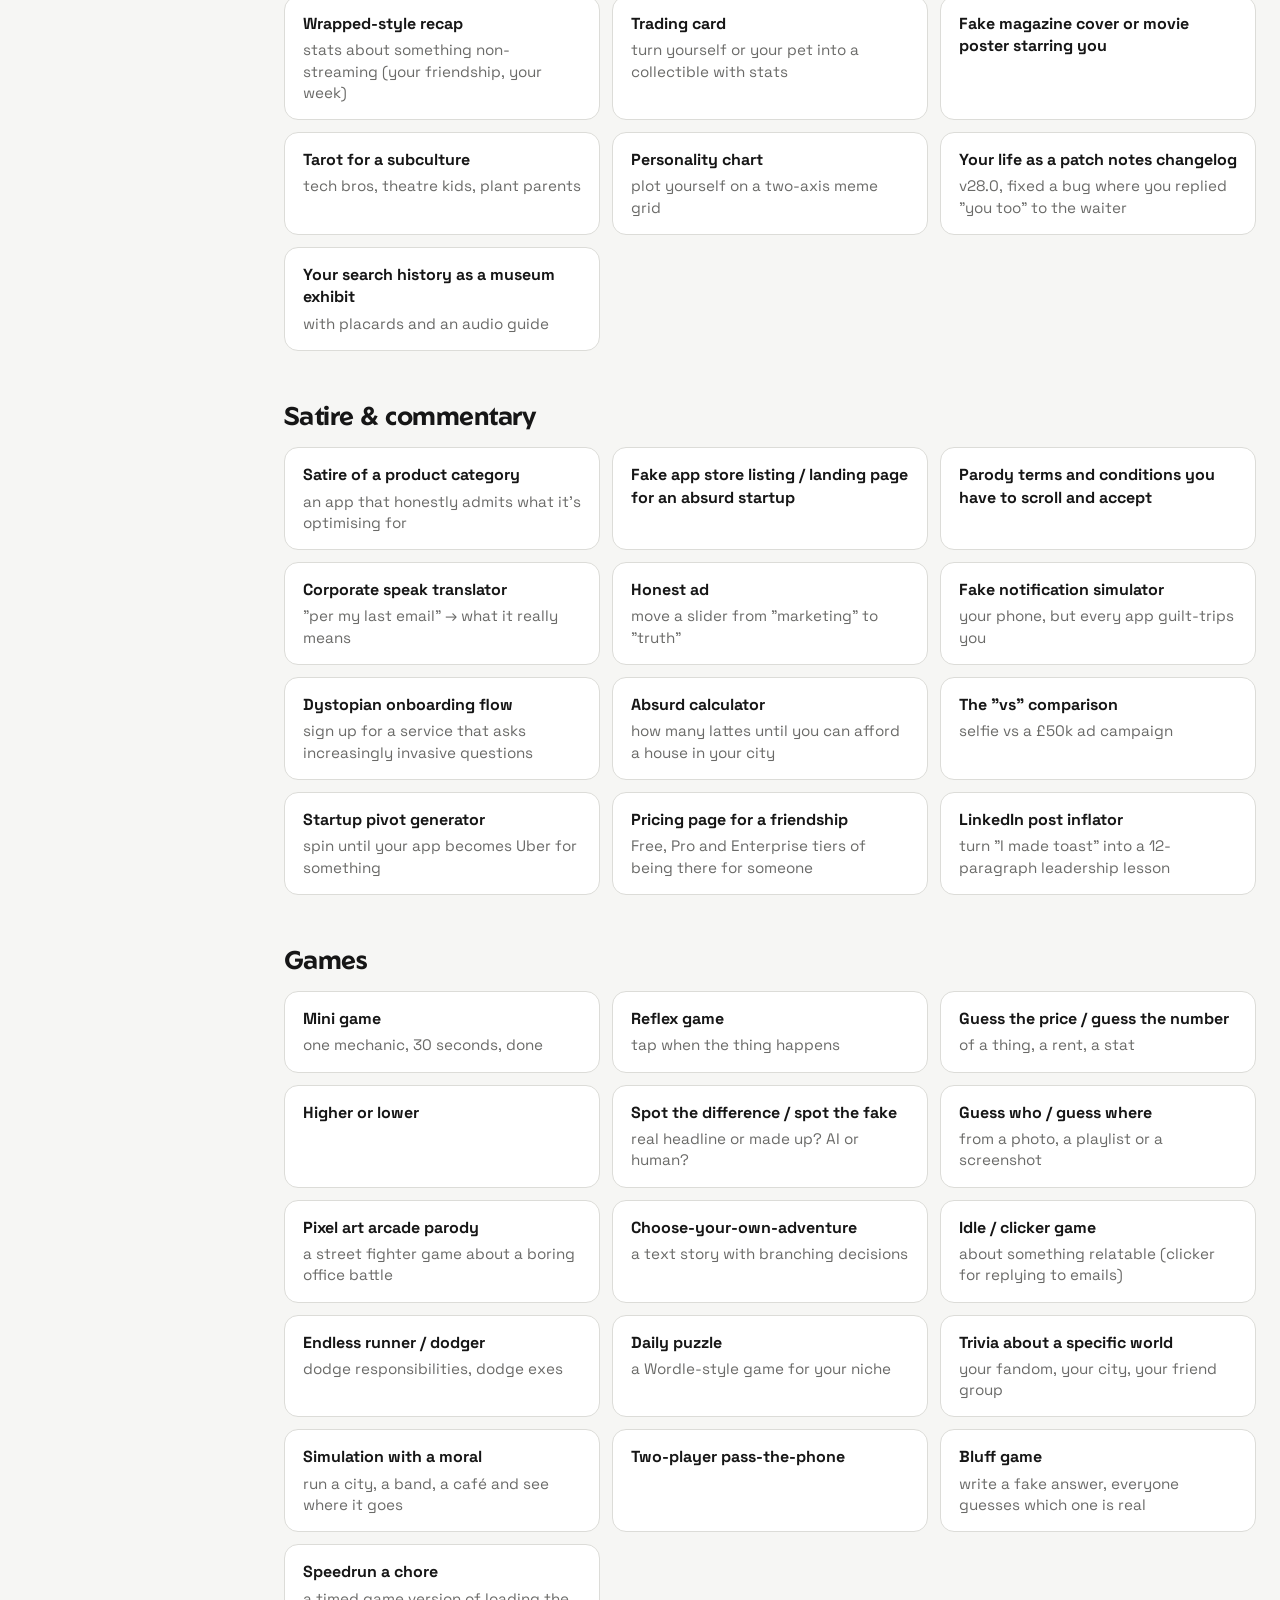
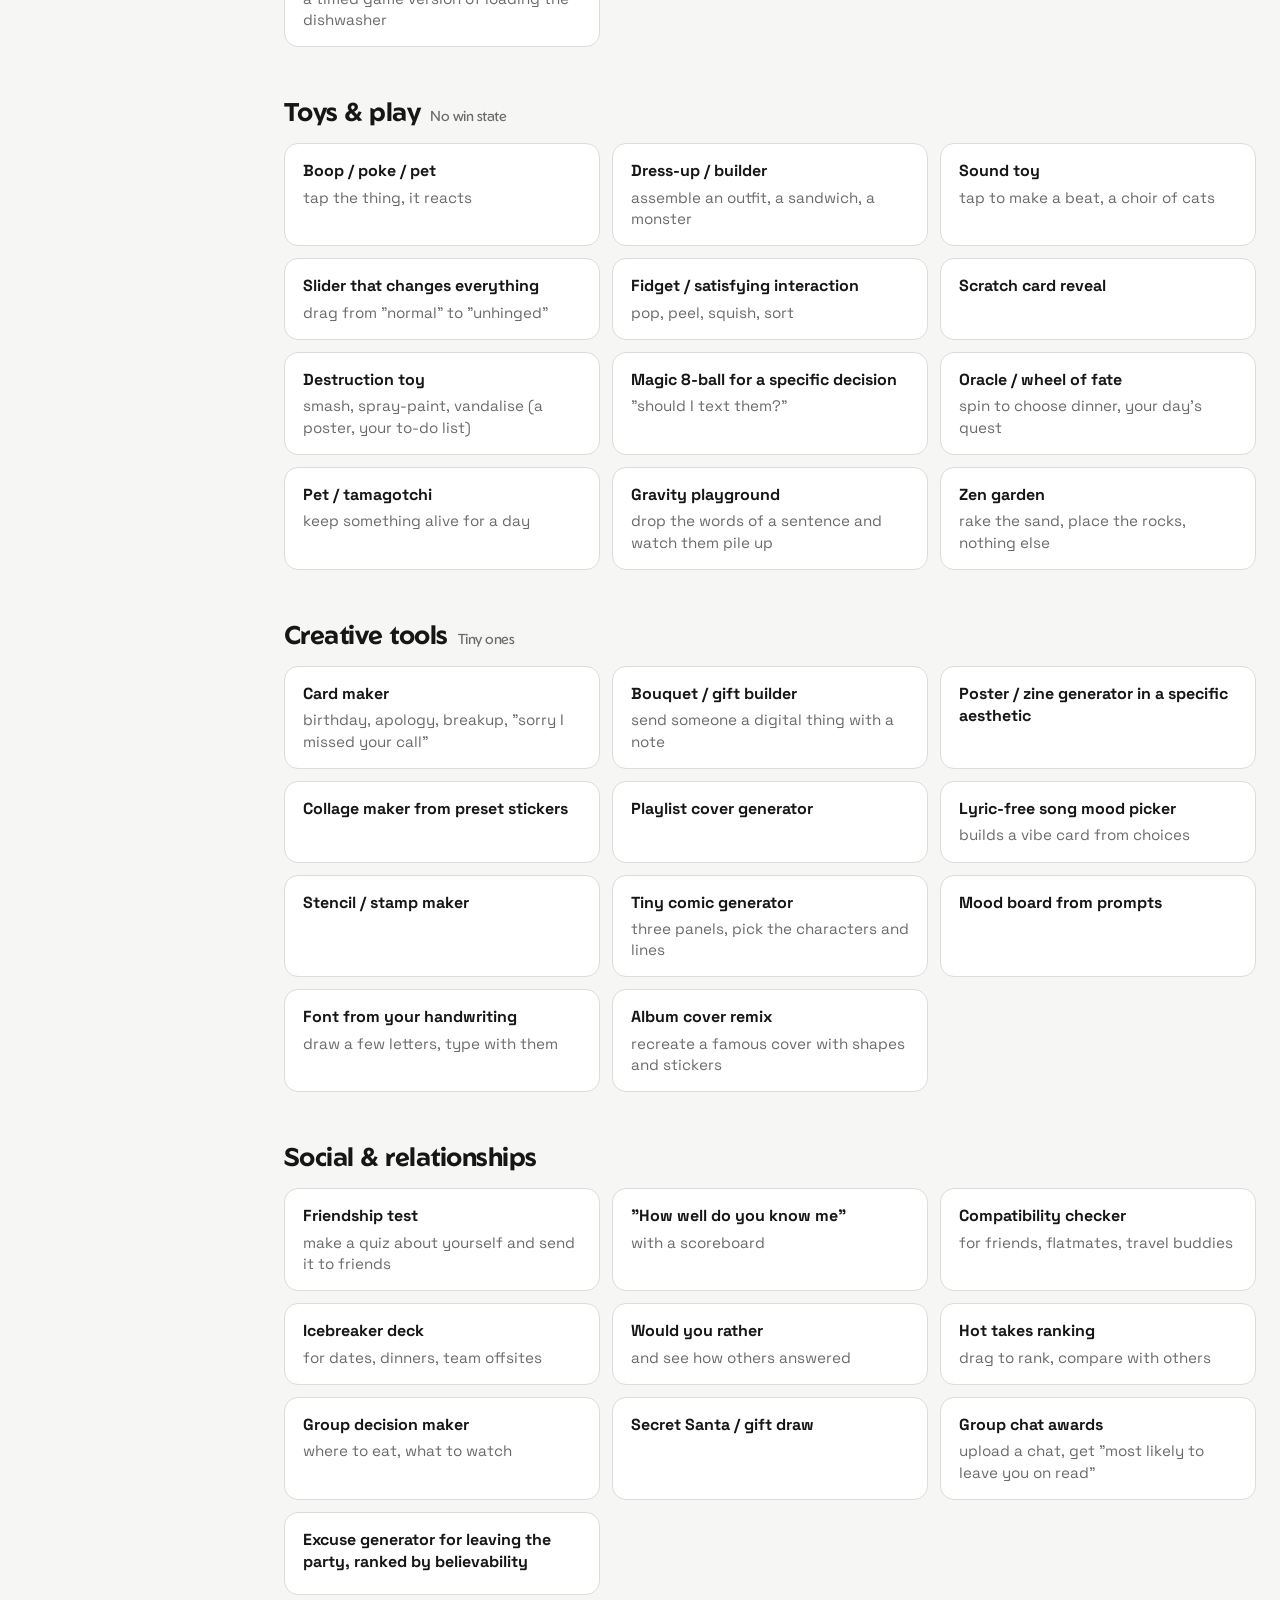
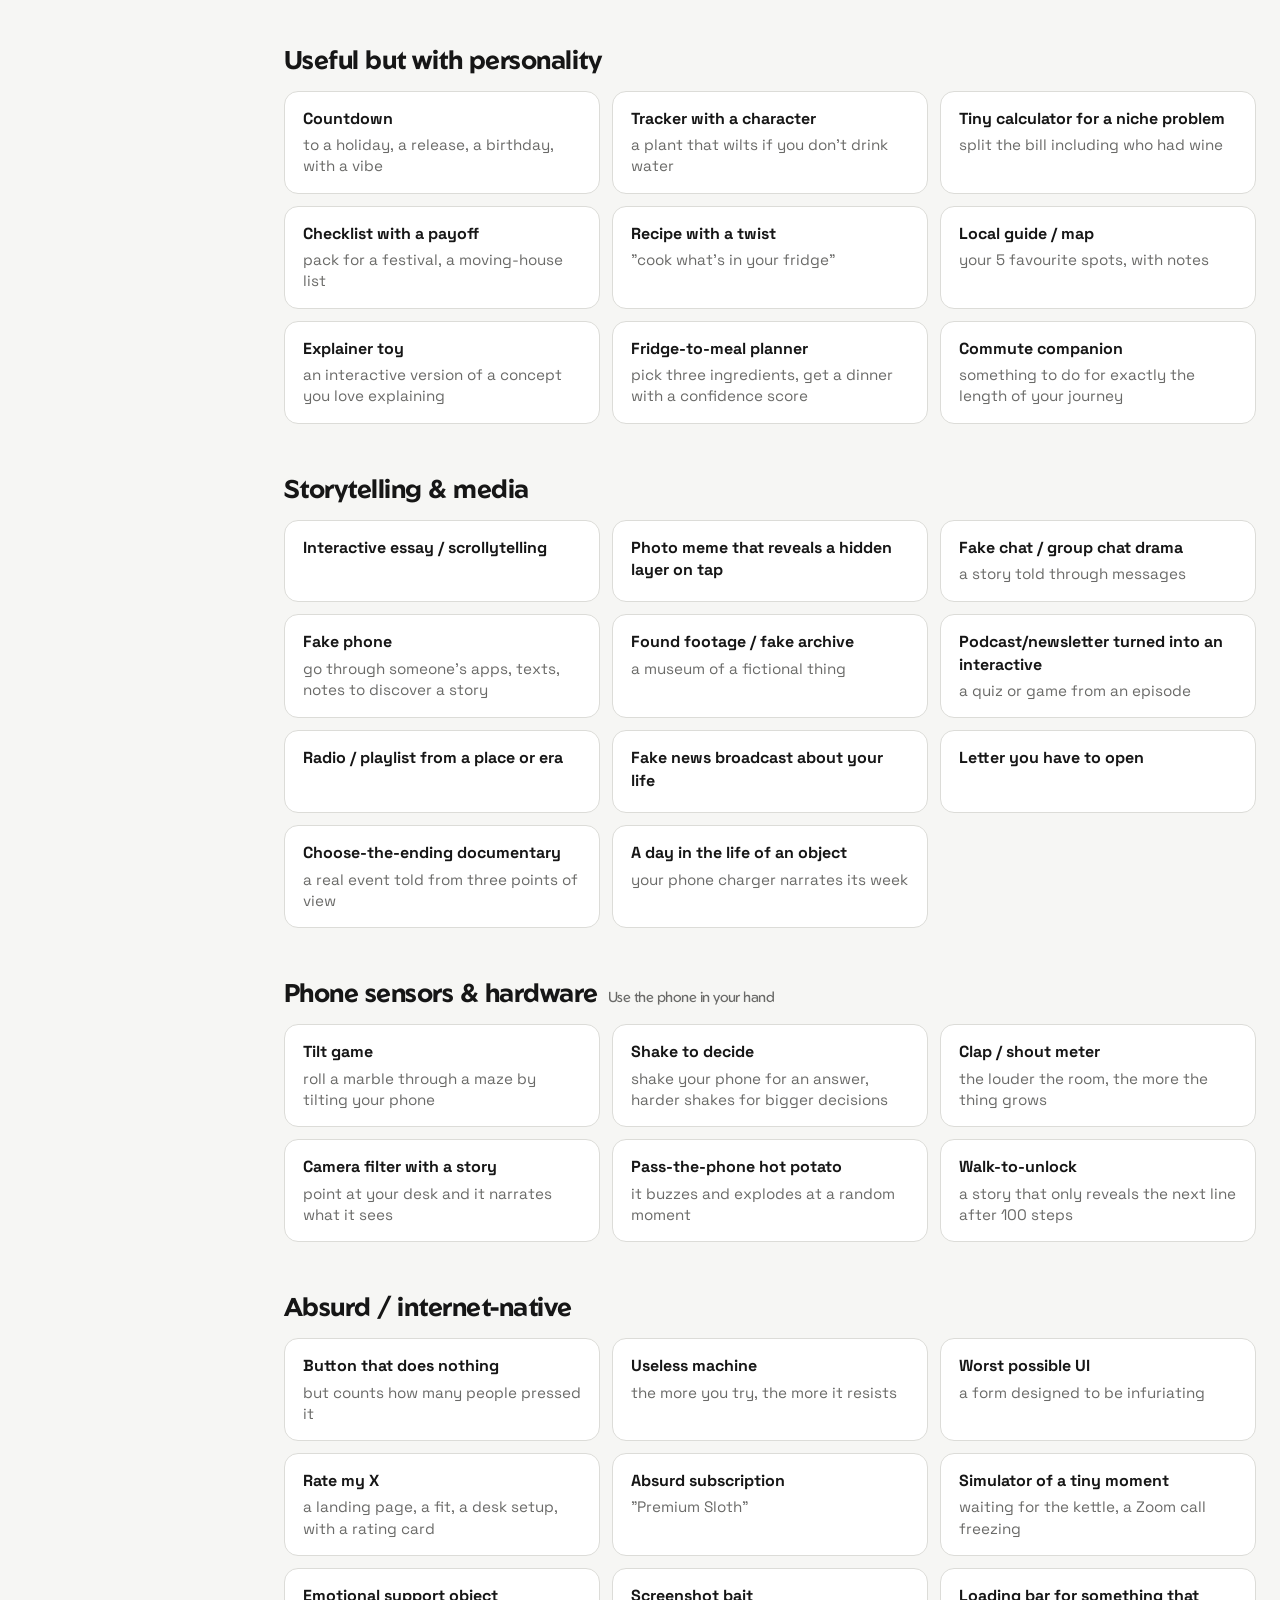
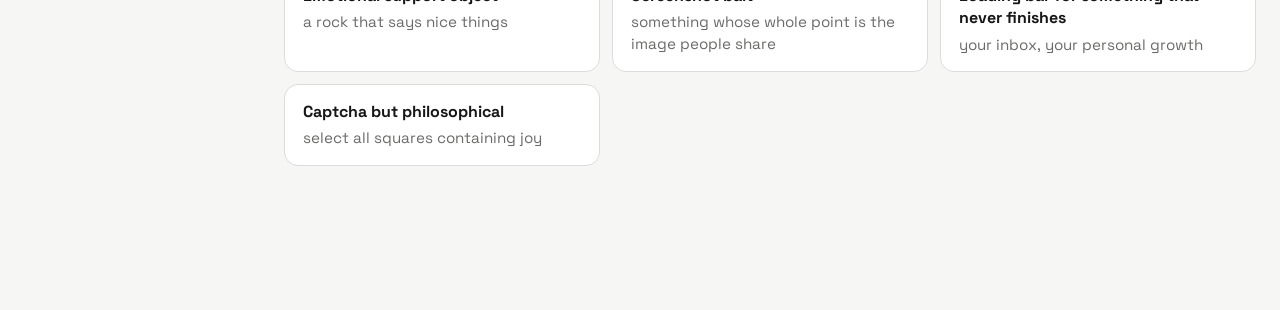
==== commit 70a957a9: "Add more app ideas and a Phone sensors & hardware category Co-Authored-By: Claude Opus 5.5 <noreply@" ====
--- a/ideas.html
+++ b/ideas.html
@@ -208,6 +208,8 @@
         "Confession booth: anonymous submissions, then a feed of them",
         "Time capsule: write something now, it unlocks on a date",
         "Leaderboard of something absurd: longest held eye contact with a cat photo",
+        "Crowd-sourced dictionary: everyone defines a word only your group uses, the room votes on the best",
+        "Shared canvas, one pixel each: every visitor gets exactly one pixel, forever",
       ]],
       ["Personalised", [
         "A meme but personalised: your photo or name dropped into a known format",
@@ -221,6 +223,8 @@
         "Fake magazine cover or movie poster starring you",
         "Tarot for a subculture: tech bros, theatre kids, plant parents",
         "Personality chart: plot yourself on a two-axis meme grid",
+        "Your life as a patch notes changelog: v28.0, fixed a bug where you replied \"you too\" to the waiter",
+        "Your search history as a museum exhibit: with placards and an audio guide",
       ]],
       ["Satire & commentary", [
         "Satire of a product category: an app that honestly admits what it's optimising for",
@@ -232,6 +236,9 @@
         "Dystopian onboarding flow: sign up for a service that asks increasingly invasive questions",
         "Absurd calculator: how many lattes until you can afford a house in your city",
         'The "vs" comparison: selfie vs a £50k ad campaign',
+        "Startup pivot generator: spin until your app becomes Uber for something",
+        "Pricing page for a friendship: Free, Pro and Enterprise tiers of being there for someone",
+        "LinkedIn post inflator: turn \"I made toast\" into a 12-paragraph leadership lesson",
       ]],
       ["Games", [
         "Mini game: one mechanic, 30 seconds, done",
@@ -248,6 +255,8 @@
         "Trivia about a specific world: your fandom, your city, your friend group",
         "Simulation with a moral: run a city, a band, a café and see where it goes",
         "Two-player pass-the-phone",
+        "Bluff game: write a fake answer, everyone guesses which one is real",
+        "Speedrun a chore: a timed game version of loading the dishwasher",
       ]],
       ["Toys & play", [
         "Boop / poke / pet: tap the thing, it reacts",
@@ -260,6 +269,8 @@
         'Magic 8-ball for a specific decision: "should I text them?"',
         "Oracle / wheel of fate: spin to choose dinner, your day's quest",
         "Pet / tamagotchi: keep something alive for a day",
+        "Gravity playground: drop the words of a sentence and watch them pile up",
+        "Zen garden: rake the sand, place the rocks, nothing else",
       ], "No win state"],
       ["Creative tools", [
         'Card maker: birthday, apology, breakup, "sorry I missed your call"',
@@ -271,6 +282,8 @@
         "Stencil / stamp maker",
         "Tiny comic generator: three panels, pick the characters and lines",
         "Mood board from prompts",
+        "Font from your handwriting: draw a few letters, type with them",
+        "Album cover remix: recreate a famous cover with shapes and stickers",
       ], "Tiny ones"],
       ["Social & relationships", [
         "Friendship test: make a quiz about yourself and send it to friends",
@@ -281,6 +294,8 @@
         "Hot takes ranking: drag to rank, compare with others",
         "Group decision maker: where to eat, what to watch",
         "Secret Santa / gift draw",
+        "Group chat awards: upload a chat, get \"most likely to leave you on read\"",
+        "Excuse generator for leaving the party, ranked by believability",
       ]],
       ["Useful but with personality", [
         "Countdown: to a holiday, a release, a birthday, with a vibe",
@@ -290,6 +305,8 @@
         'Recipe with a twist: "cook what\'s in your fridge"',
         "Local guide / map: your 5 favourite spots, with notes",
         "Explainer toy: an interactive version of a concept you love explaining",
+        "Fridge-to-meal planner: pick three ingredients, get a dinner with a confidence score",
+        "Commute companion: something to do for exactly the length of your journey",
       ]],
       ["Storytelling & media", [
         "Interactive essay / scrollytelling",
@@ -301,7 +318,17 @@
         "Radio / playlist from a place or era",
         "Fake news broadcast about your life",
         "Letter you have to open",
-      ]],
+        "Choose-the-ending documentary: a real event told from three points of view",
+        "A day in the life of an object: your phone charger narrates its week",
+      ]],
+      ["Phone sensors & hardware", [
+        "Tilt game: roll a marble through a maze by tilting your phone",
+        "Shake to decide: shake your phone for an answer, harder shakes for bigger decisions",
+        "Clap / shout meter: the louder the room, the more the thing grows",
+        "Camera filter with a story: point at your desk and it narrates what it sees",
+        "Pass-the-phone hot potato: it buzzes and explodes at a random moment",
+        "Walk-to-unlock: a story that only reveals the next line after 100 steps",
+      ], "Use the phone in your hand"],
       ["Absurd / internet-native", [
         "Button that does nothing: but counts how many people pressed it",
         "Useless machine: the more you try, the more it resists",
@@ -311,6 +338,8 @@
         "Simulator of a tiny moment: waiting for the kettle, a Zoom call freezing",
         "Emotional support object: a rock that says nice things",
         "Screenshot bait: something whose whole point is the image people share",
+        "Loading bar for something that never finishes: your inbox, your personal growth",
+        "Captcha but philosophical: select all squares containing joy",
       ]],
     ];
 
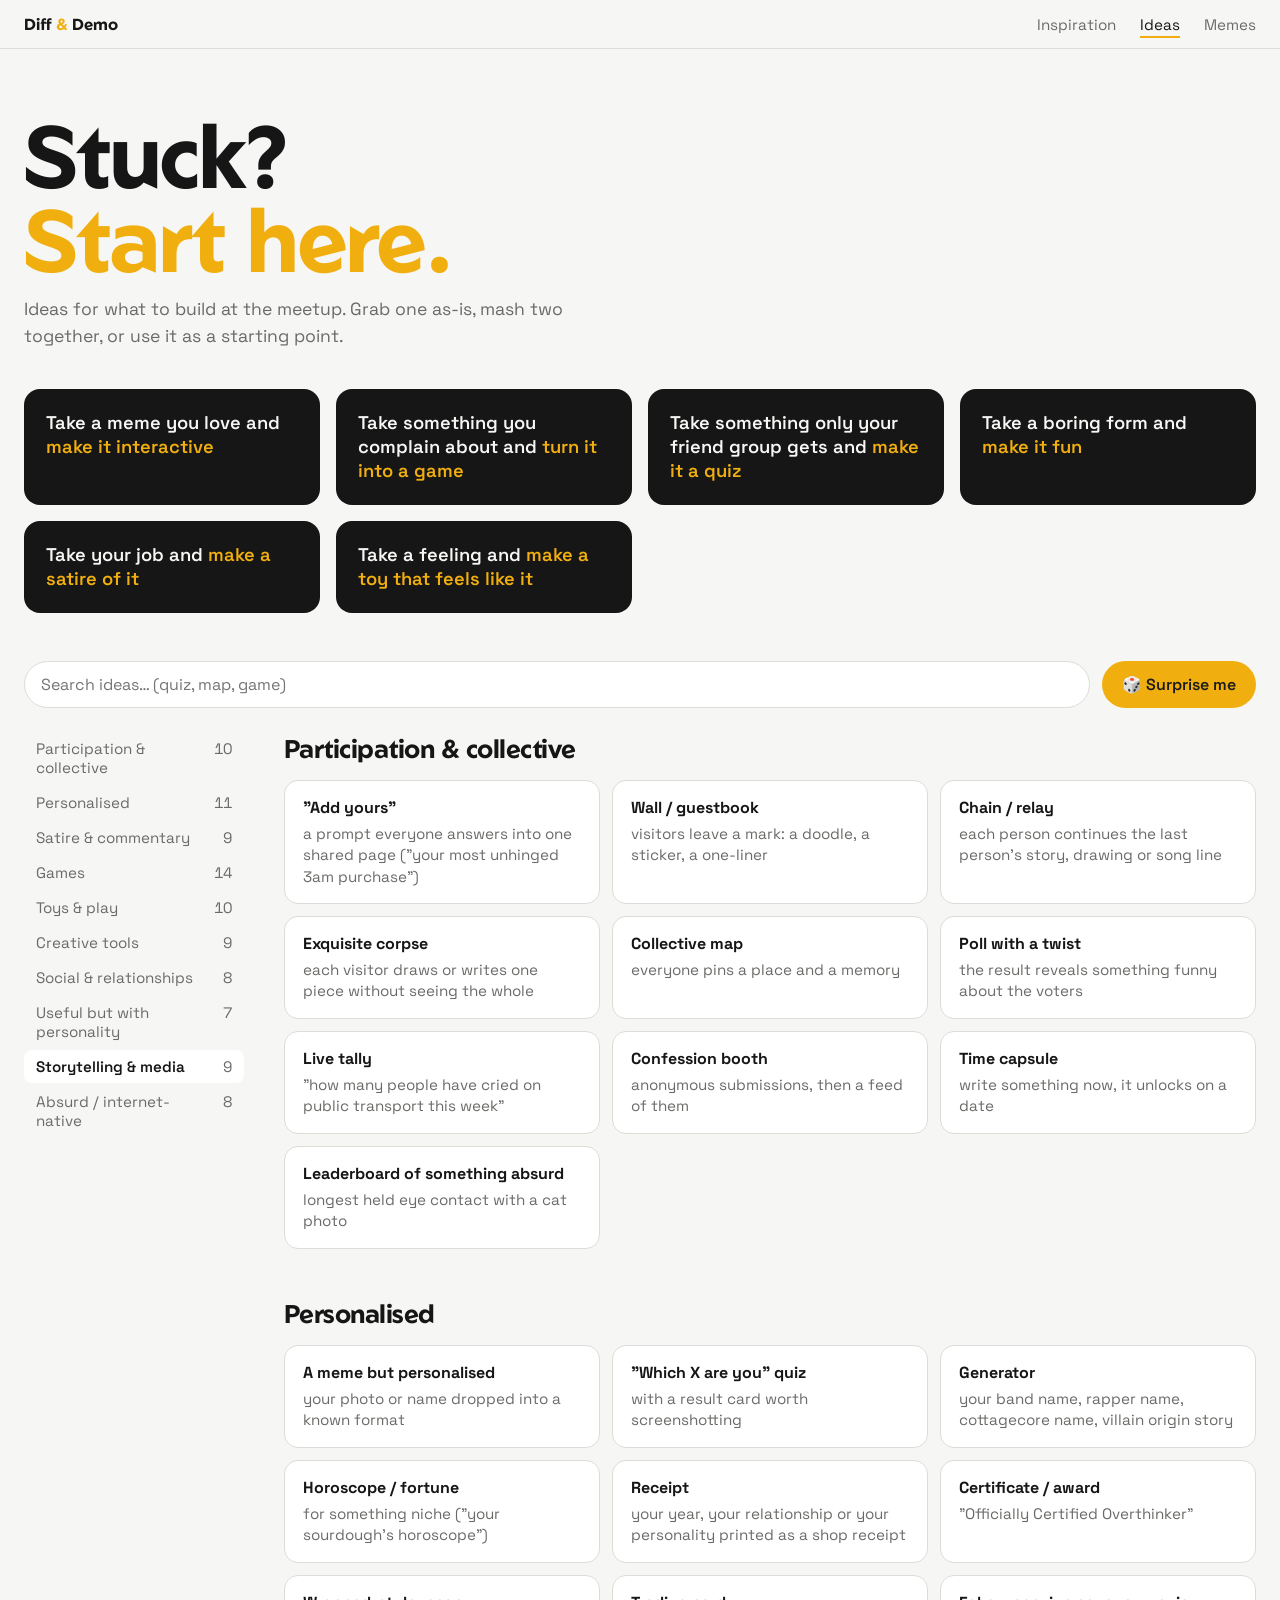
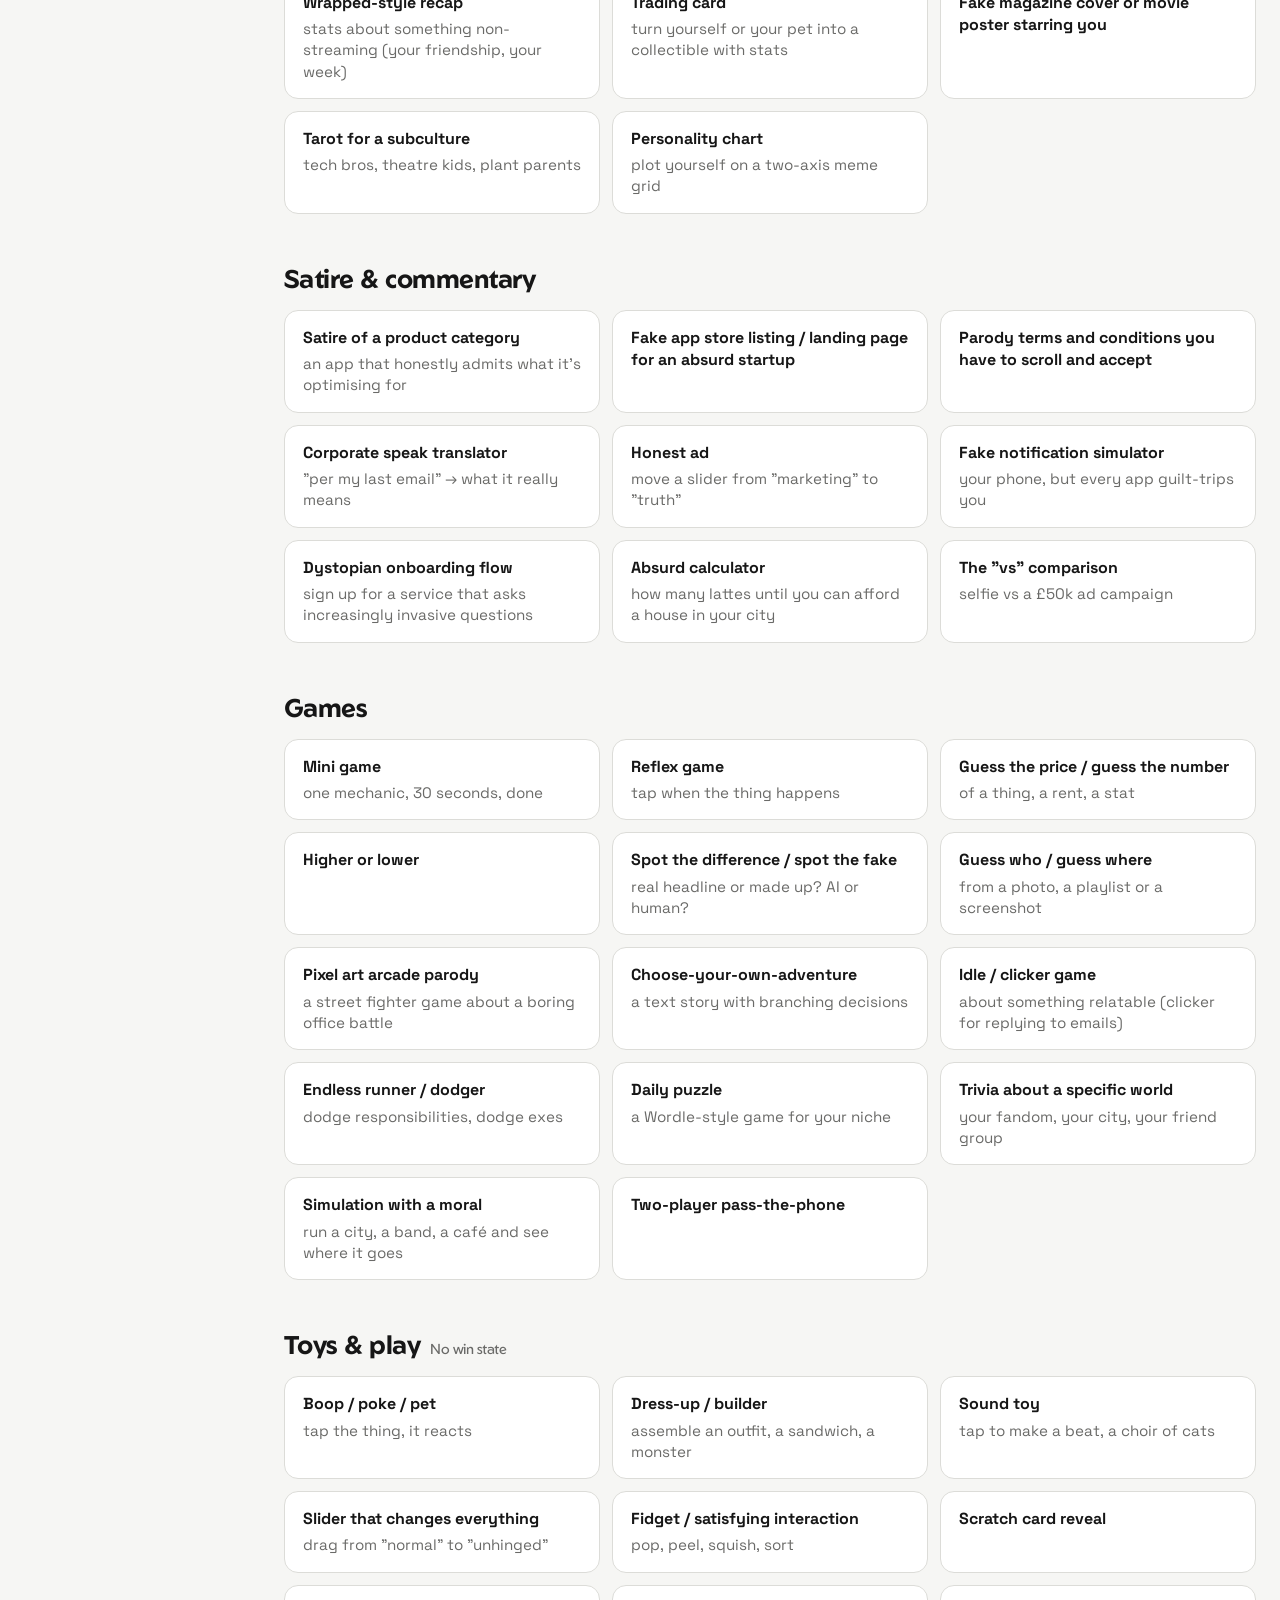
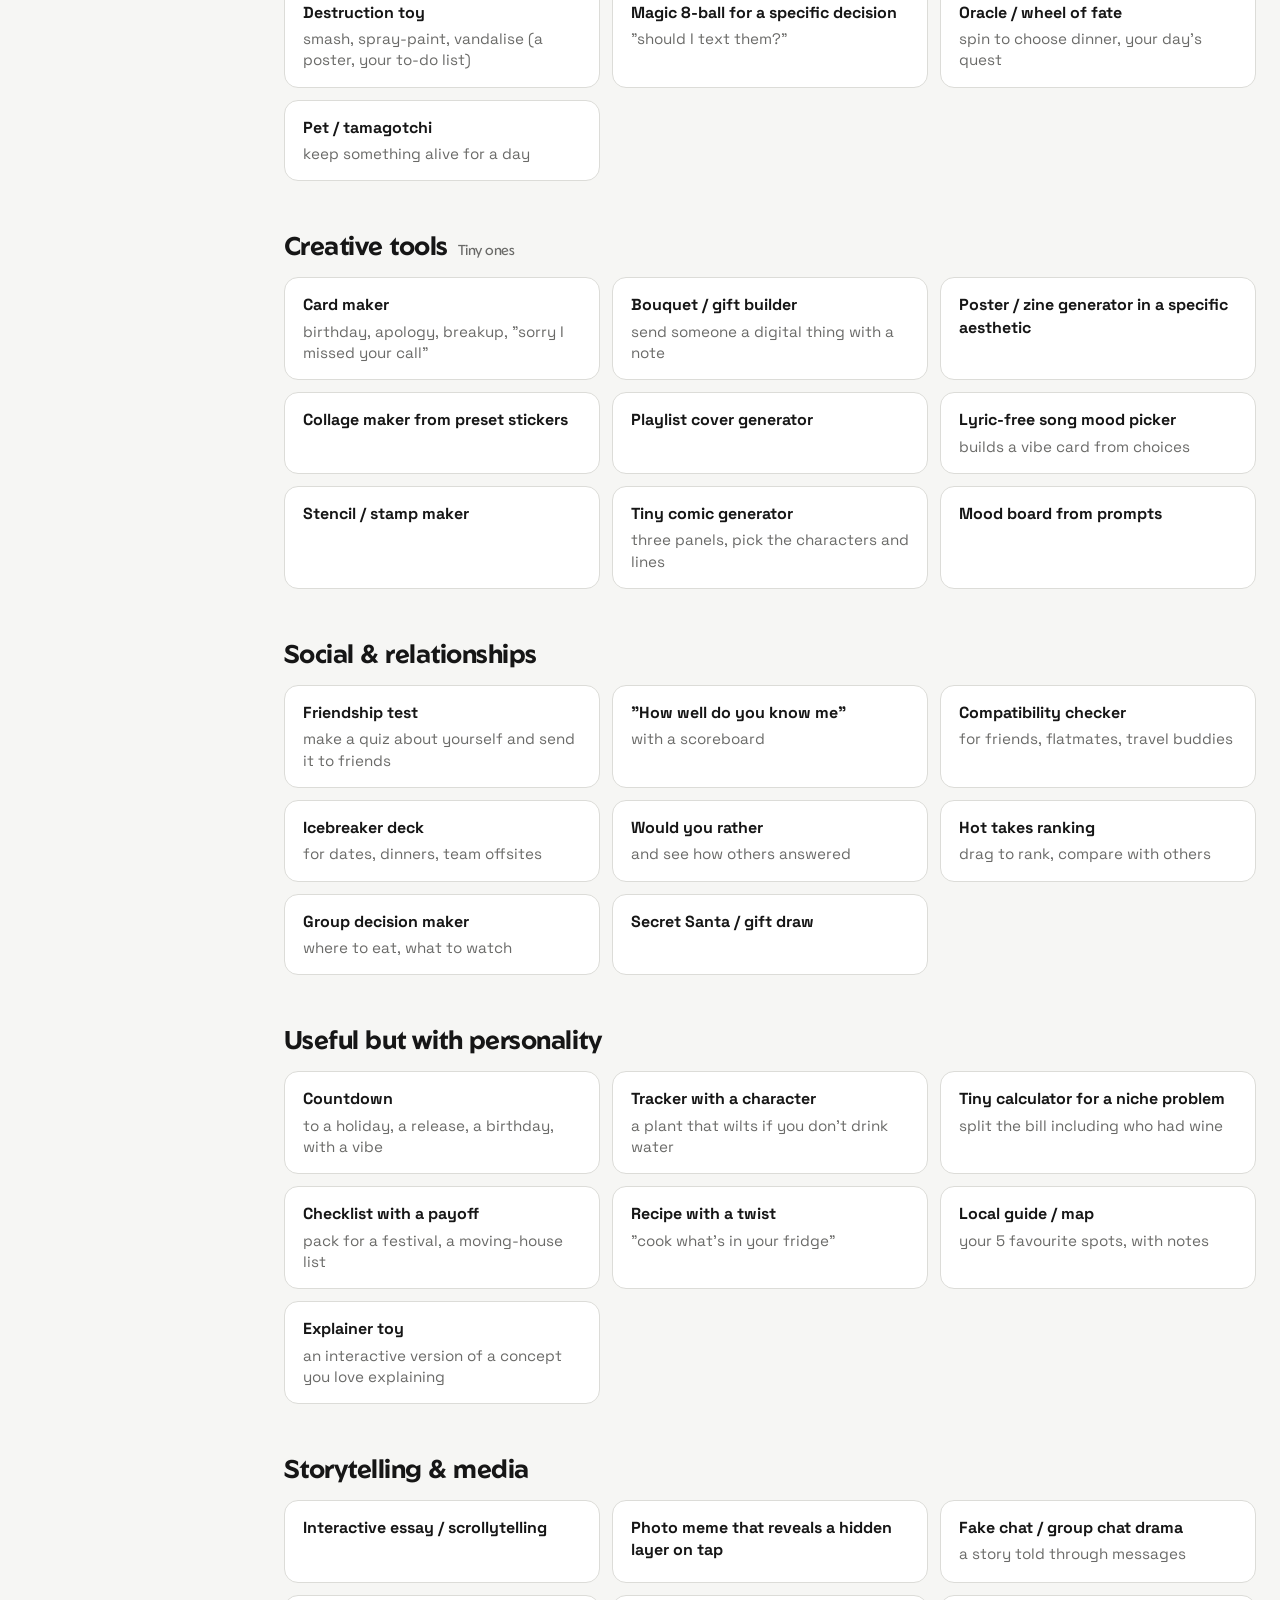
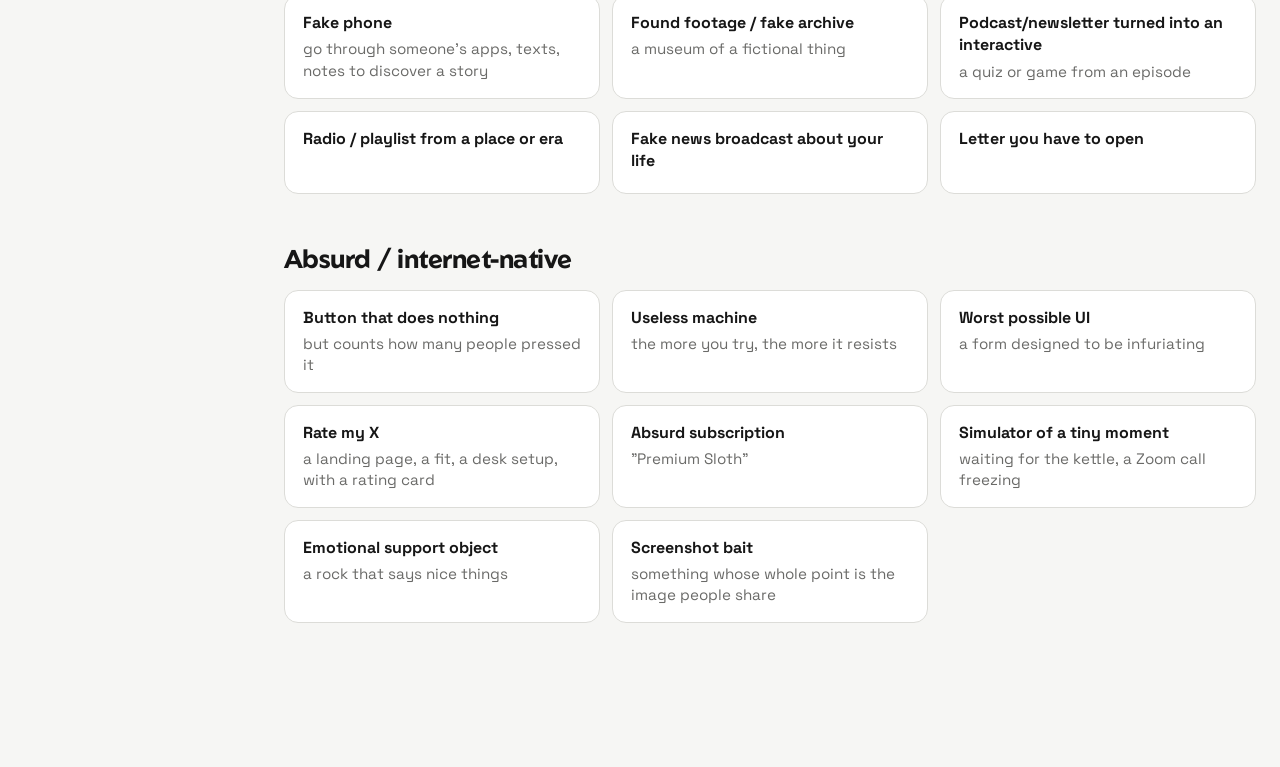
==== commit c1ad16c7: "Remove app ideas added in previous commit Co-Authored-By: Claude Opus 5.5 <noreply@anthropic.com> Cl" ====
--- a/ideas.html
+++ b/ideas.html
@@ -208,8 +208,6 @@
         "Confession booth: anonymous submissions, then a feed of them",
         "Time capsule: write something now, it unlocks on a date",
         "Leaderboard of something absurd: longest held eye contact with a cat photo",
-        "Crowd-sourced dictionary: everyone defines a word only your group uses, the room votes on the best",
-        "Shared canvas, one pixel each: every visitor gets exactly one pixel, forever",
       ]],
       ["Personalised", [
         "A meme but personalised: your photo or name dropped into a known format",
@@ -223,8 +221,6 @@
         "Fake magazine cover or movie poster starring you",
         "Tarot for a subculture: tech bros, theatre kids, plant parents",
         "Personality chart: plot yourself on a two-axis meme grid",
-        "Your life as a patch notes changelog: v28.0, fixed a bug where you replied \"you too\" to the waiter",
-        "Your search history as a museum exhibit: with placards and an audio guide",
       ]],
       ["Satire & commentary", [
         "Satire of a product category: an app that honestly admits what it's optimising for",
@@ -236,9 +232,6 @@
         "Dystopian onboarding flow: sign up for a service that asks increasingly invasive questions",
         "Absurd calculator: how many lattes until you can afford a house in your city",
         'The "vs" comparison: selfie vs a £50k ad campaign',
-        "Startup pivot generator: spin until your app becomes Uber for something",
-        "Pricing page for a friendship: Free, Pro and Enterprise tiers of being there for someone",
-        "LinkedIn post inflator: turn \"I made toast\" into a 12-paragraph leadership lesson",
       ]],
       ["Games", [
         "Mini game: one mechanic, 30 seconds, done",
@@ -255,8 +248,6 @@
         "Trivia about a specific world: your fandom, your city, your friend group",
         "Simulation with a moral: run a city, a band, a café and see where it goes",
         "Two-player pass-the-phone",
-        "Bluff game: write a fake answer, everyone guesses which one is real",
-        "Speedrun a chore: a timed game version of loading the dishwasher",
       ]],
       ["Toys & play", [
         "Boop / poke / pet: tap the thing, it reacts",
@@ -269,8 +260,6 @@
         'Magic 8-ball for a specific decision: "should I text them?"',
         "Oracle / wheel of fate: spin to choose dinner, your day's quest",
         "Pet / tamagotchi: keep something alive for a day",
-        "Gravity playground: drop the words of a sentence and watch them pile up",
-        "Zen garden: rake the sand, place the rocks, nothing else",
       ], "No win state"],
       ["Creative tools", [
         'Card maker: birthday, apology, breakup, "sorry I missed your call"',
@@ -282,8 +271,6 @@
         "Stencil / stamp maker",
         "Tiny comic generator: three panels, pick the characters and lines",
         "Mood board from prompts",
-        "Font from your handwriting: draw a few letters, type with them",
-        "Album cover remix: recreate a famous cover with shapes and stickers",
       ], "Tiny ones"],
       ["Social & relationships", [
         "Friendship test: make a quiz about yourself and send it to friends",
@@ -294,8 +281,6 @@
         "Hot takes ranking: drag to rank, compare with others",
         "Group decision maker: where to eat, what to watch",
         "Secret Santa / gift draw",
-        "Group chat awards: upload a chat, get \"most likely to leave you on read\"",
-        "Excuse generator for leaving the party, ranked by believability",
       ]],
       ["Useful but with personality", [
         "Countdown: to a holiday, a release, a birthday, with a vibe",
@@ -305,8 +290,6 @@
         'Recipe with a twist: "cook what\'s in your fridge"',
         "Local guide / map: your 5 favourite spots, with notes",
         "Explainer toy: an interactive version of a concept you love explaining",
-        "Fridge-to-meal planner: pick three ingredients, get a dinner with a confidence score",
-        "Commute companion: something to do for exactly the length of your journey",
       ]],
       ["Storytelling & media", [
         "Interactive essay / scrollytelling",
@@ -318,17 +301,7 @@
         "Radio / playlist from a place or era",
         "Fake news broadcast about your life",
         "Letter you have to open",
-        "Choose-the-ending documentary: a real event told from three points of view",
-        "A day in the life of an object: your phone charger narrates its week",
-      ]],
-      ["Phone sensors & hardware", [
-        "Tilt game: roll a marble through a maze by tilting your phone",
-        "Shake to decide: shake your phone for an answer, harder shakes for bigger decisions",
-        "Clap / shout meter: the louder the room, the more the thing grows",
-        "Camera filter with a story: point at your desk and it narrates what it sees",
-        "Pass-the-phone hot potato: it buzzes and explodes at a random moment",
-        "Walk-to-unlock: a story that only reveals the next line after 100 steps",
-      ], "Use the phone in your hand"],
+      ]],
       ["Absurd / internet-native", [
         "Button that does nothing: but counts how many people pressed it",
         "Useless machine: the more you try, the more it resists",
@@ -338,8 +311,6 @@
         "Simulator of a tiny moment: waiting for the kettle, a Zoom call freezing",
         "Emotional support object: a rock that says nice things",
         "Screenshot bait: something whose whole point is the image people share",
-        "Loading bar for something that never finishes: your inbox, your personal growth",
-        "Captcha but philosophical: select all squares containing joy",
       ]],
     ];
 
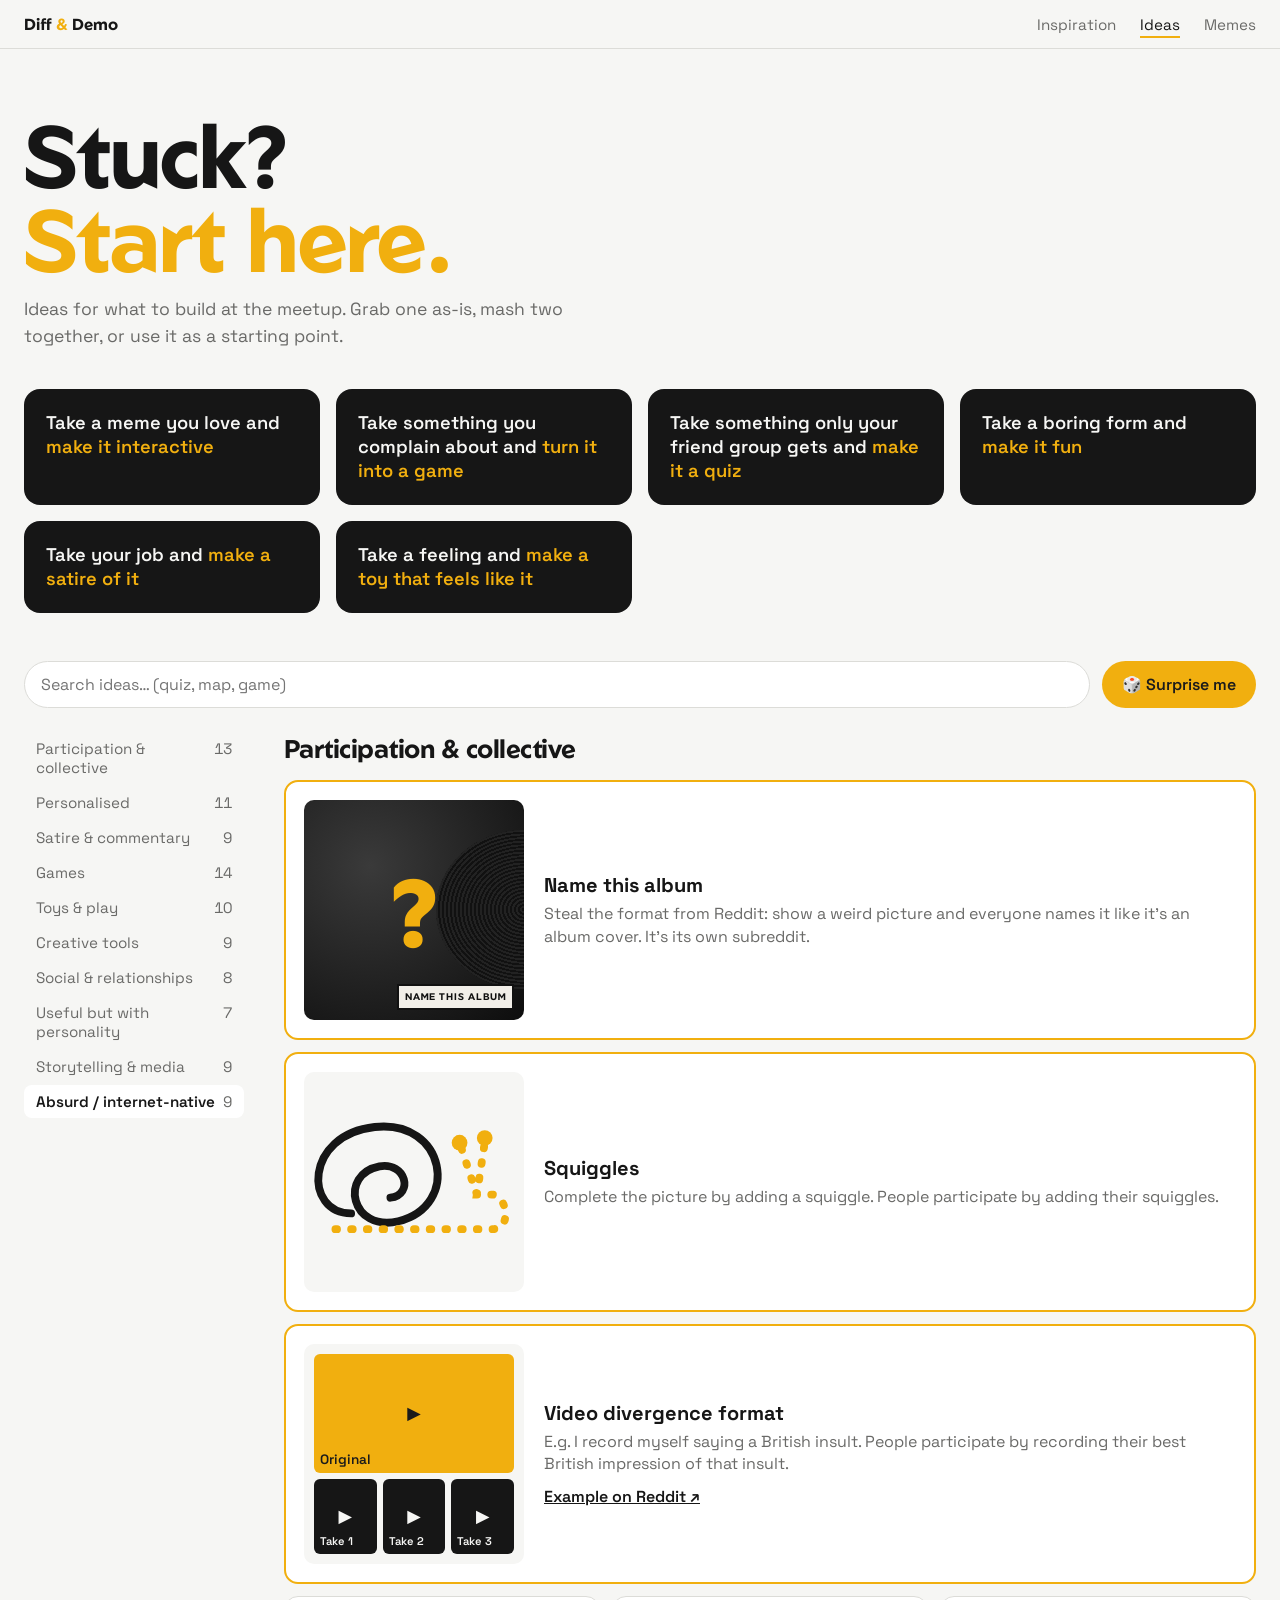
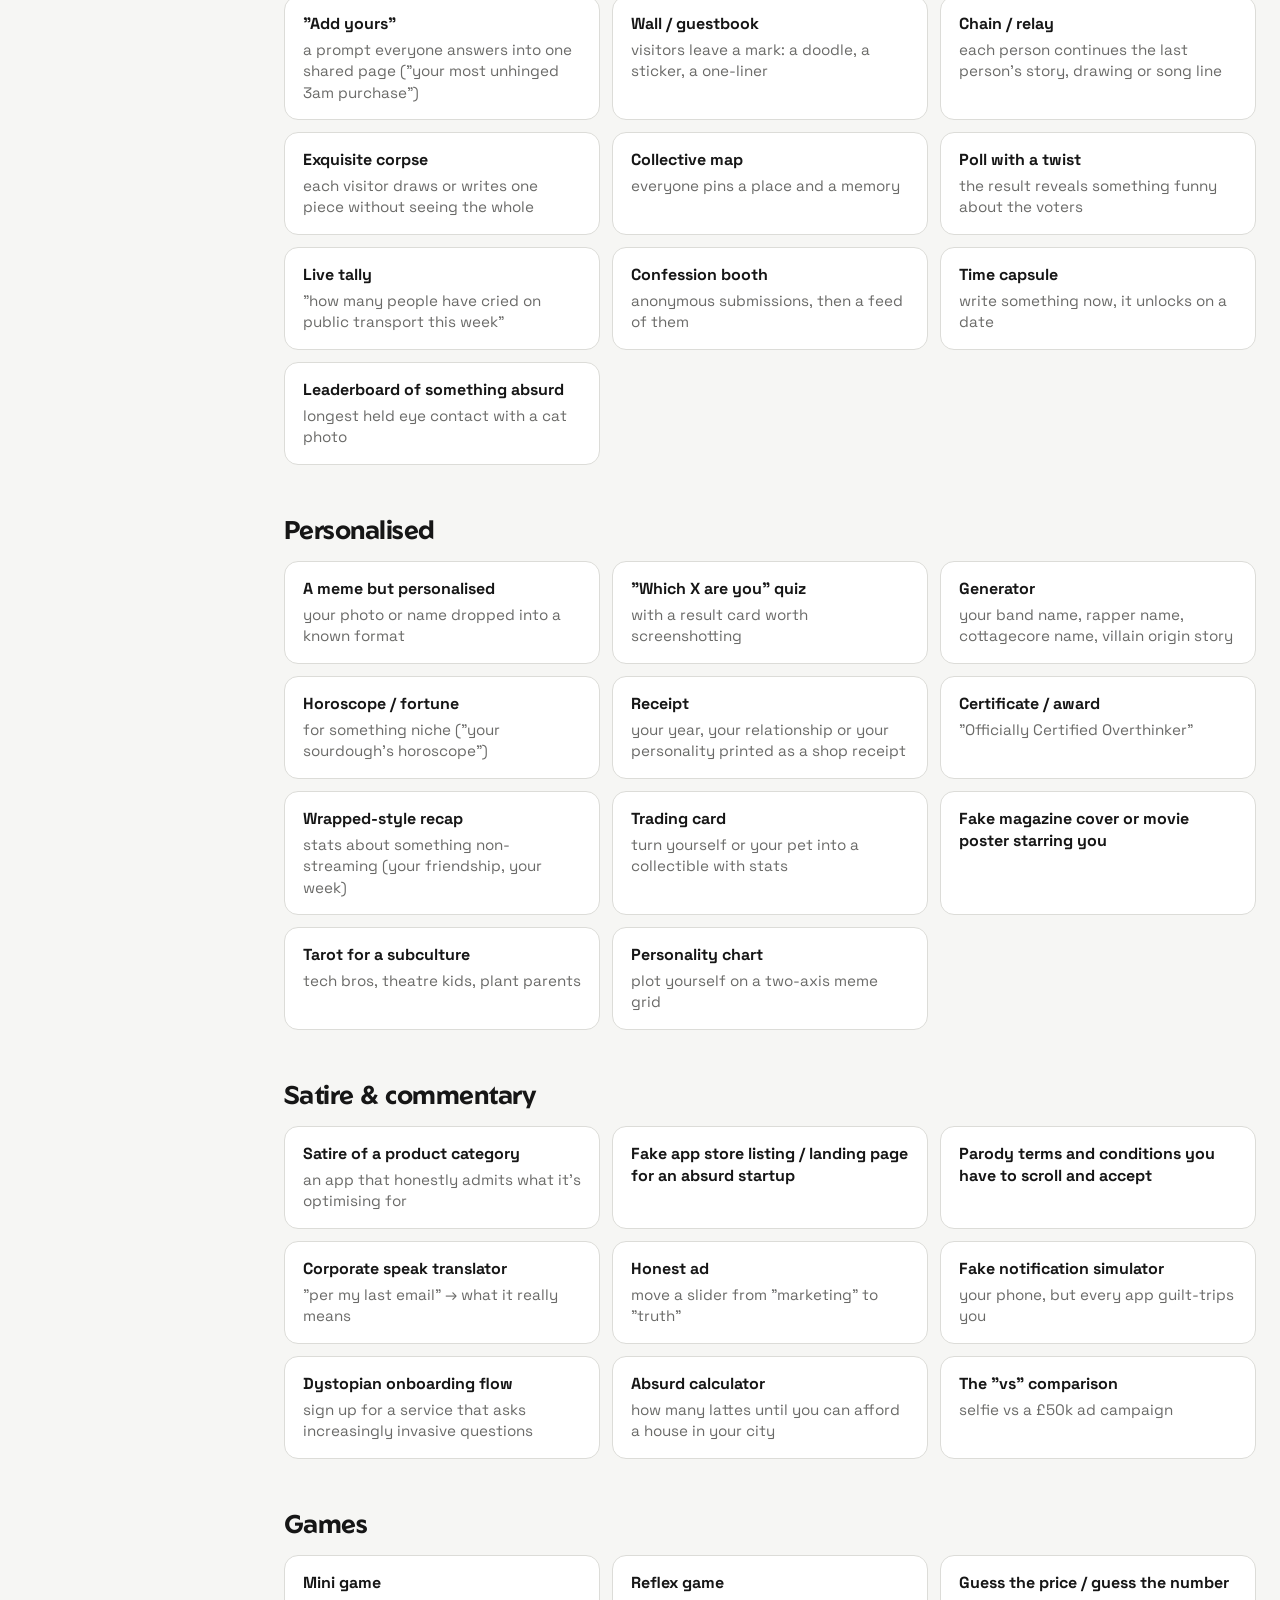
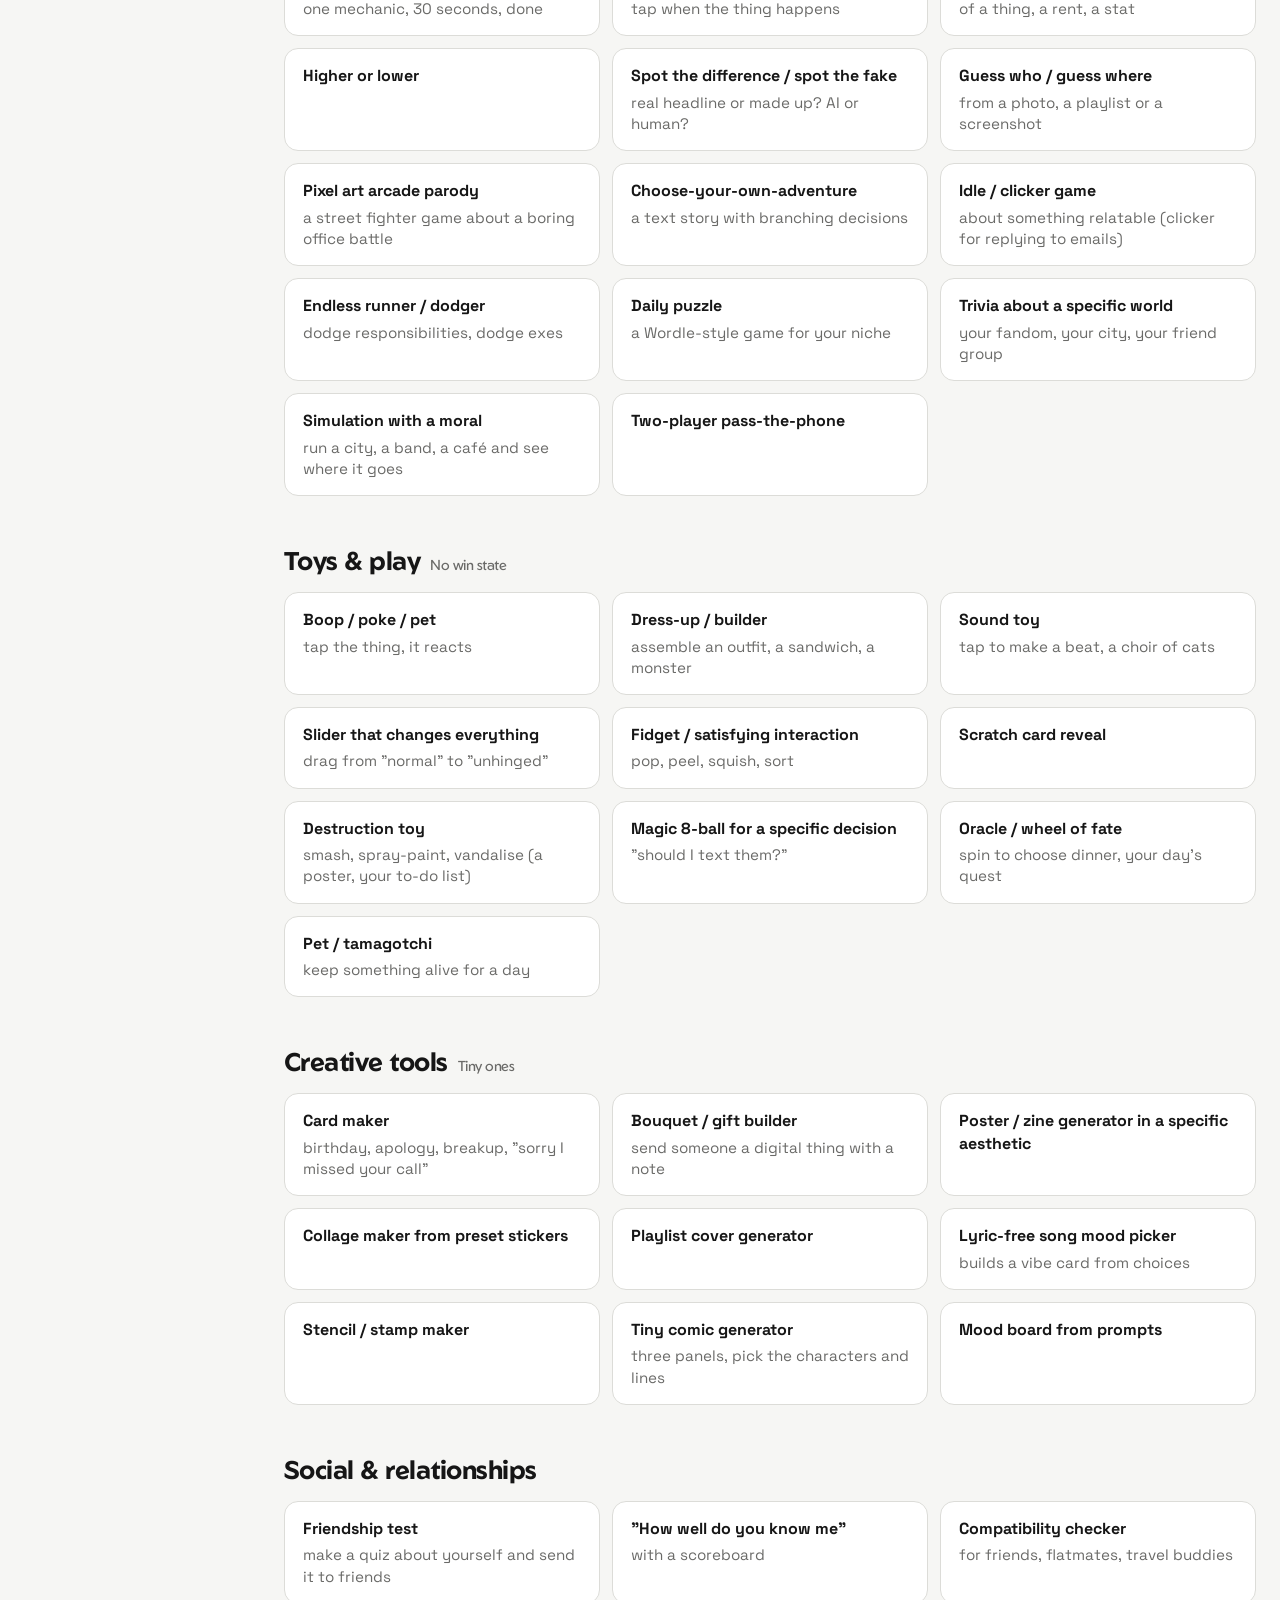
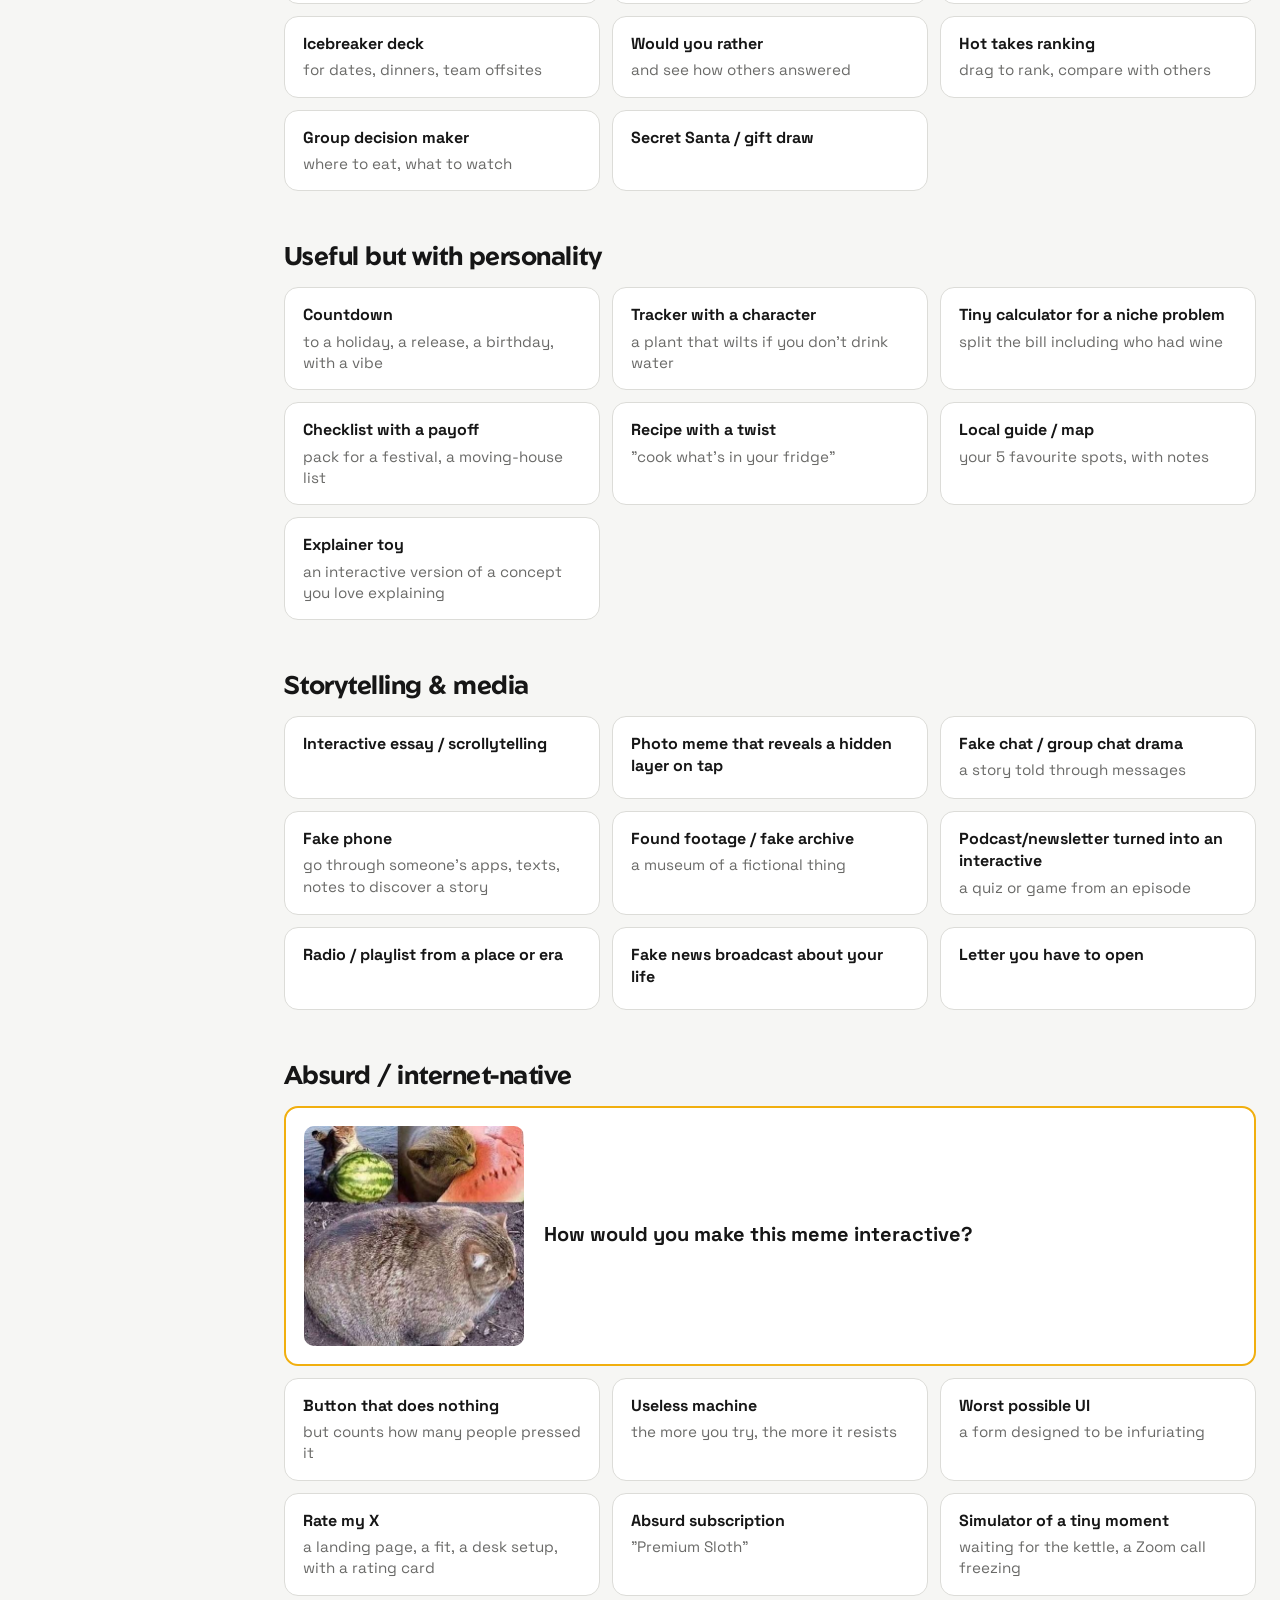
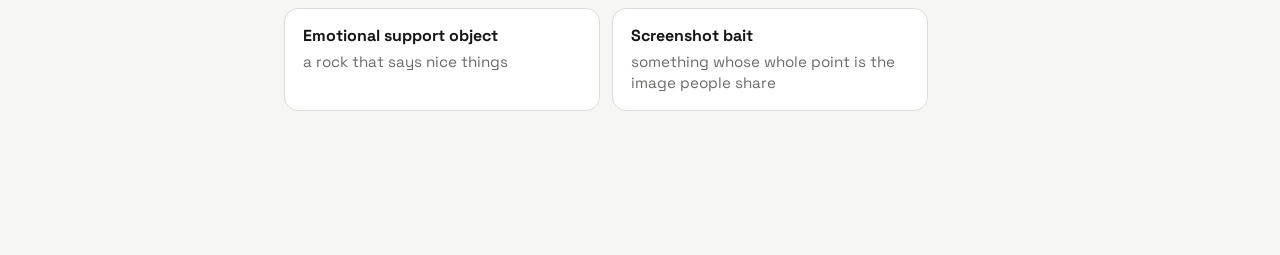
==== commit 8661c9e6: "Add four featured ideas with visuals to the Ideas page Name this album, Squiggles and Video divergen" ====
--- a/ideas.html
+++ b/ideas.html
@@ -128,6 +128,81 @@
       border-color: var(--accent);
       box-shadow: 0 0 0 3px color-mix(in srgb, var(--accent) 30%, transparent);
     }
+
+    /* Featured ideas: full-width card with a visual */
+    .idea.featured {
+      grid-column: 1 / -1;
+      display: grid;
+      grid-template-columns: 220px 1fr;
+      gap: 20px;
+      align-items: center;
+      border: 2px solid var(--accent);
+      padding: 18px;
+    }
+    .idea.featured strong { font-size: 1.25rem; }
+    .idea.featured p { font-size: 1rem; }
+    .idea.featured .more { display: inline-block; margin-top: 10px; color: var(--ink); font-weight: 600; }
+    .idea .visual {
+      aspect-ratio: 1;
+      border-radius: 10px;
+      overflow: hidden;
+      background: var(--bg);
+    }
+    .idea .visual img { width: 100%; height: 100%; object-fit: cover; display: block; }
+    .idea .visual svg { width: 100%; height: 100%; display: block; }
+
+    .album-cover {
+      height: 100%;
+      position: relative;
+      isolation: isolate;
+      background: radial-gradient(circle at 30% 30%, #3a3a3a, #0d0d0d);
+      color: #f1eee8;
+      display: grid;
+      place-items: center;
+      font-family: "Geom", "Space Grotesk", system-ui, sans-serif;
+    }
+    .album-cover .q { font-size: 6rem; font-weight: 800; color: var(--accent); line-height: 1; }
+    .album-cover .label {
+      position: absolute;
+      bottom: 10px;
+      right: 10px;
+      background: #f1eee8;
+      color: #111;
+      font-size: 0.6rem;
+      font-weight: 700;
+      letter-spacing: 0.08em;
+      padding: 4px 6px;
+      border: 2px solid #111;
+    }
+    .album-cover .vinyl {
+      position: absolute;
+      inset: 14% -40% 14% 60%;
+      border-radius: 50%;
+      background: repeating-radial-gradient(#111 0 2px, #222 2px 4px);
+      z-index: -1;
+    }
+
+    .video-chain {
+      height: 100%;
+      padding: 10px;
+      display: grid;
+      grid-template-columns: repeat(3, 1fr);
+      grid-template-rows: 1.6fr 1fr;
+      gap: 6px;
+    }
+    .video-chain .tile {
+      border-radius: 6px;
+      background: var(--ink);
+      color: var(--bg);
+      display: grid;
+      place-items: center;
+      font-size: 0.7rem;
+      font-weight: 600;
+      position: relative;
+    }
+    .video-chain .tile.original { grid-column: 1 / -1; background: var(--accent); color: var(--on-accent); font-size: 0.85rem; }
+    .video-chain .tile::before { content: "▶"; font-size: 1.1rem; }
+    .video-chain .tile span { position: absolute; bottom: 4px; left: 6px; }
 
     .no-results { color: var(--muted); padding: 24px 0; display: none; }
 
@@ -149,6 +224,8 @@
       .toc::-webkit-scrollbar { display: none; }
       .toc a { white-space: nowrap; border: 1px solid var(--line); border-radius: 999px; }
       .toc a .count { display: none; }
+      .idea.featured { grid-template-columns: 1fr; }
+      .idea.featured .visual { max-width: 320px; }
       section.cat { scroll-margin-top: 110px; }
     }
     @media (max-width: 600px) {
@@ -196,8 +273,39 @@
       ["a feeling", "make a toy that feels like it"],
     ];
 
+    // Visuals for featured ideas
+    const VISUALS = {
+      album: `<div class="album-cover"><div class="vinyl"></div><div class="q">?</div><div class="label">NAME THIS ALBUM</div></div>`,
+      squiggle: `<svg viewBox="40 30 140 140" role="img" aria-label="A squiggle completed into a snail">
+        <path d="M70 120 C 40 120, 40 70, 85 65 C 130 60, 140 115, 100 125 C 70 132, 62 95, 88 90 C 105 87, 110 108, 95 110"
+          fill="none" stroke="currentColor" stroke-width="5" stroke-linecap="round" />
+        <path d="M60 130 L 160 130 C 172 130, 170 110, 160 108 L 150 108 L 155 75 M 150 108 L 140 78"
+          fill="none" stroke="var(--accent)" stroke-width="5" stroke-linecap="round" stroke-dasharray="1 9" />
+        <circle cx="155" cy="72" r="5" fill="var(--accent)" /><circle cx="139" cy="75" r="5" fill="var(--accent)" />
+      </svg>`,
+      video: `<div class="video-chain"><div class="tile original"><span>Original</span></div><div class="tile"><span>Take 1</span></div><div class="tile"><span>Take 2</span></div><div class="tile"><span>Take 3</span></div></div>`,
+      catMeme: `<img src="images/cat-watermelon.jpg" alt="Meme: a cat hugging a watermelon, a cat biting into a watermelon, then a huge round watermelon-shaped cat" loading="lazy" />`,
+    };
+
     const CATEGORIES = [
       ["Participation & collective", [
+        {
+          title: "Name this album",
+          desc: "Steal the format from Reddit: show a weird picture and everyone names it like it's an album cover. It's its own subreddit.",
+          visual: "album",
+        },
+        {
+          title: "Squiggles",
+          desc: "Complete the picture by adding a squiggle. People participate by adding their squiggles.",
+          visual: "squiggle",
+        },
+        {
+          title: "Video divergence format",
+          desc: "E.g. I record myself saying a British insult. People participate by recording their best British impression of that insult.",
+          visual: "video",
+          link: "https://www.reddit.com/r/SipsTea/comments/1wpjwgo/british_insults/",
+          linkText: "Example on Reddit ↗",
+        },
         '"Add yours": a prompt everyone answers into one shared page ("your most unhinged 3am purchase")',
         "Wall / guestbook: visitors leave a mark: a doodle, a sticker, a one-liner",
         "Chain / relay: each person continues the last person's story, drawing or song line",
@@ -303,6 +411,10 @@
         "Letter you have to open",
       ]],
       ["Absurd / internet-native", [
+        {
+          title: "How would you make this meme interactive?",
+          visual: "catMeme",
+        },
         "Button that does nothing: but counts how many people pressed it",
         "Useless machine: the more you try, the more it resists",
         "Worst possible UI: a form designed to be infuriating",
@@ -341,13 +453,26 @@
       const ul = section.querySelector("ul");
 
       const ideas = items.map((raw) => {
-        const i = raw.indexOf(": ");
-        const title = i === -1 ? raw : raw.slice(0, i);
-        const desc = i === -1 ? "" : raw.slice(i + 2);
+        let title, desc = "", item = {};
+        if (typeof raw === "string") {
+          const i = raw.indexOf(": ");
+          title = i === -1 ? raw : raw.slice(0, i);
+          desc = i === -1 ? "" : raw.slice(i + 2);
+        } else {
+          item = raw;
+          ({ title, desc = "" } = raw);
+        }
         const li = document.createElement("li");
         li.className = "idea";
+        // Featured ideas get a visual that stays put while the text re-renders on search
+        let body = li;
+        if (item.visual) {
+          li.classList.add("featured");
+          li.innerHTML = `<div class="visual">${VISUALS[item.visual]}</div><div class="body"></div>`;
+          body = li.querySelector(".body");
+        }
         ul.appendChild(li);
-        return { li, title, desc, text: (name + " " + raw).toLowerCase() };
+        return { li, body, title, desc, item, text: (name + " " + title + " " + desc).toLowerCase() };
       });
 
       list.insertBefore(section, noResults);
@@ -370,7 +495,8 @@
           idea.li.hidden = !match;
           if (match) {
             shown++;
-            idea.li.innerHTML = `<strong>${highlight(idea.title, q)}</strong>${idea.desc ? `<p>${highlight(idea.desc, q)}</p>` : ""}`;
+            const link = idea.item.link ? `<a class="more" href="${esc(idea.item.link)}" target="_blank" rel="noopener">${esc(idea.item.linkText)}</a>` : "";
+            idea.body.innerHTML = `<strong>${highlight(idea.title, q)}</strong>${idea.desc ? `<p>${highlight(idea.desc, q)}</p>` : ""}${link}`;
           }
         });
         section.hidden = shown === 0;
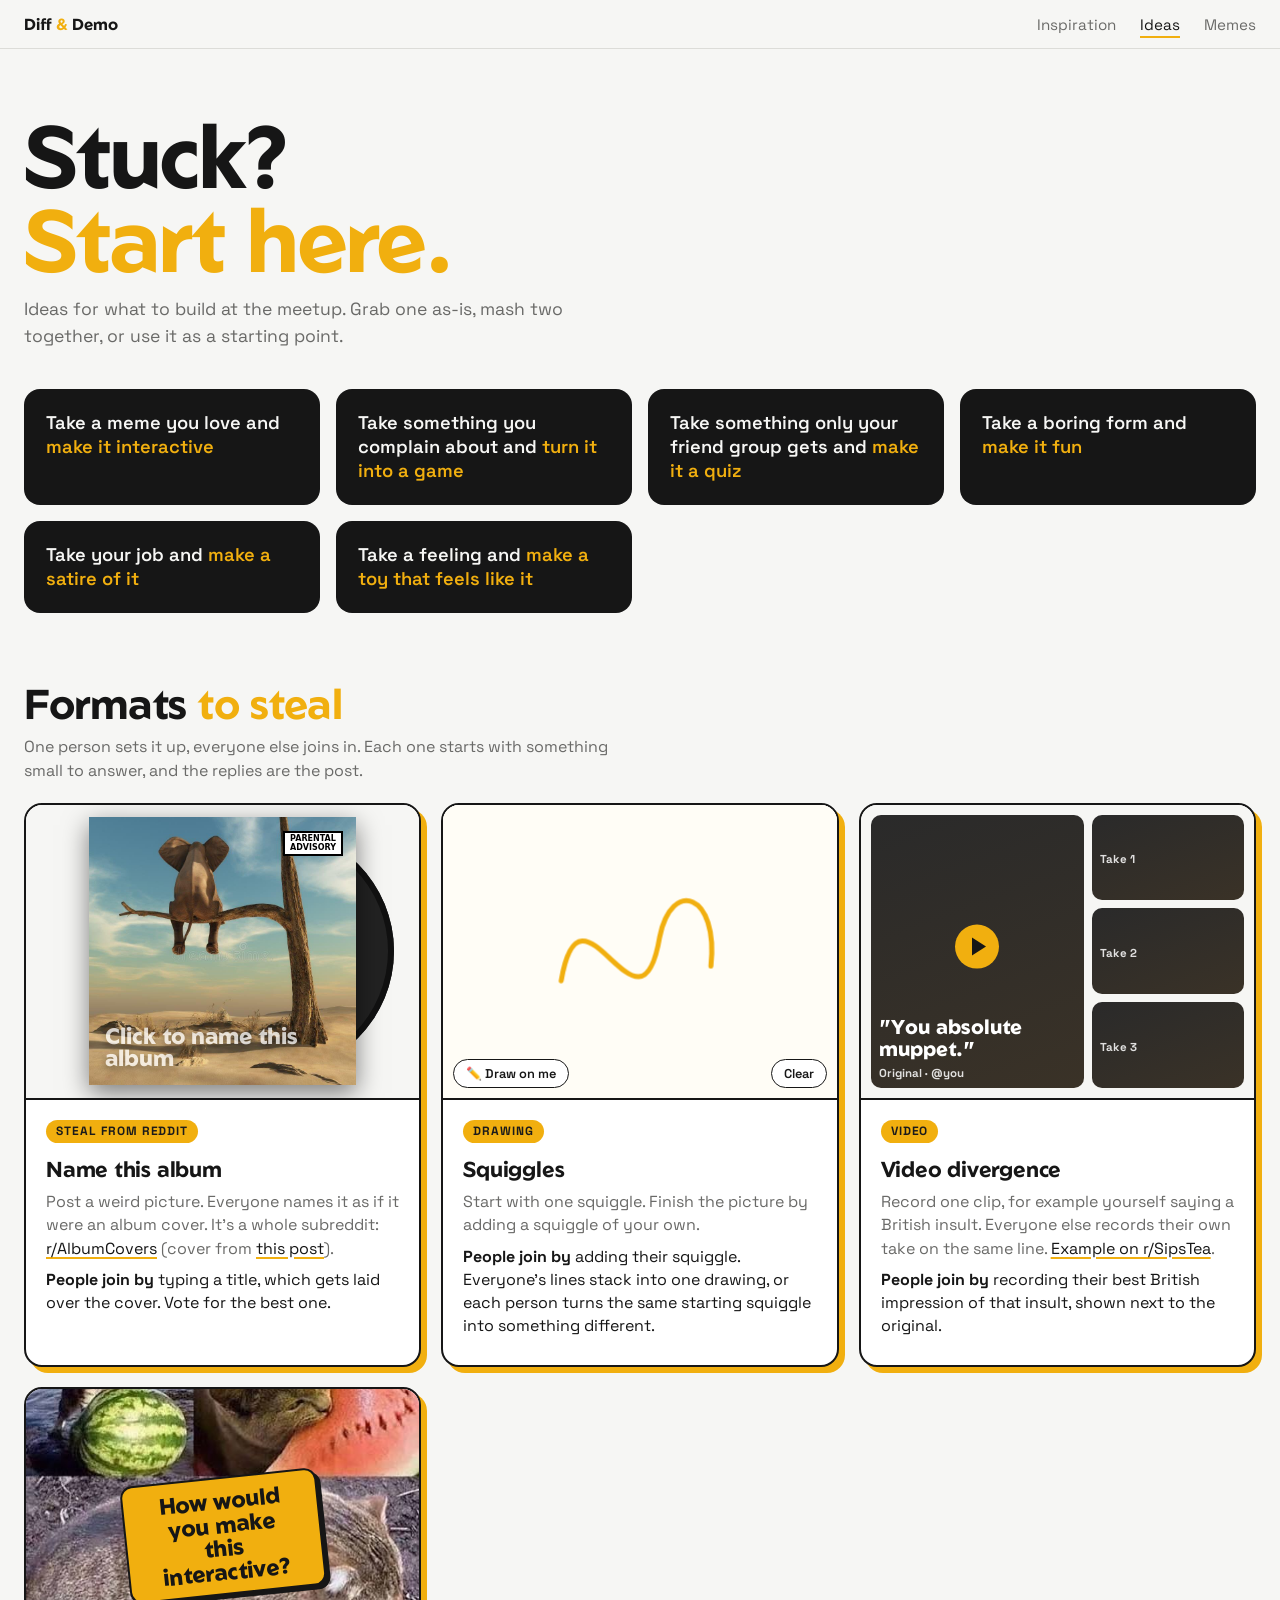
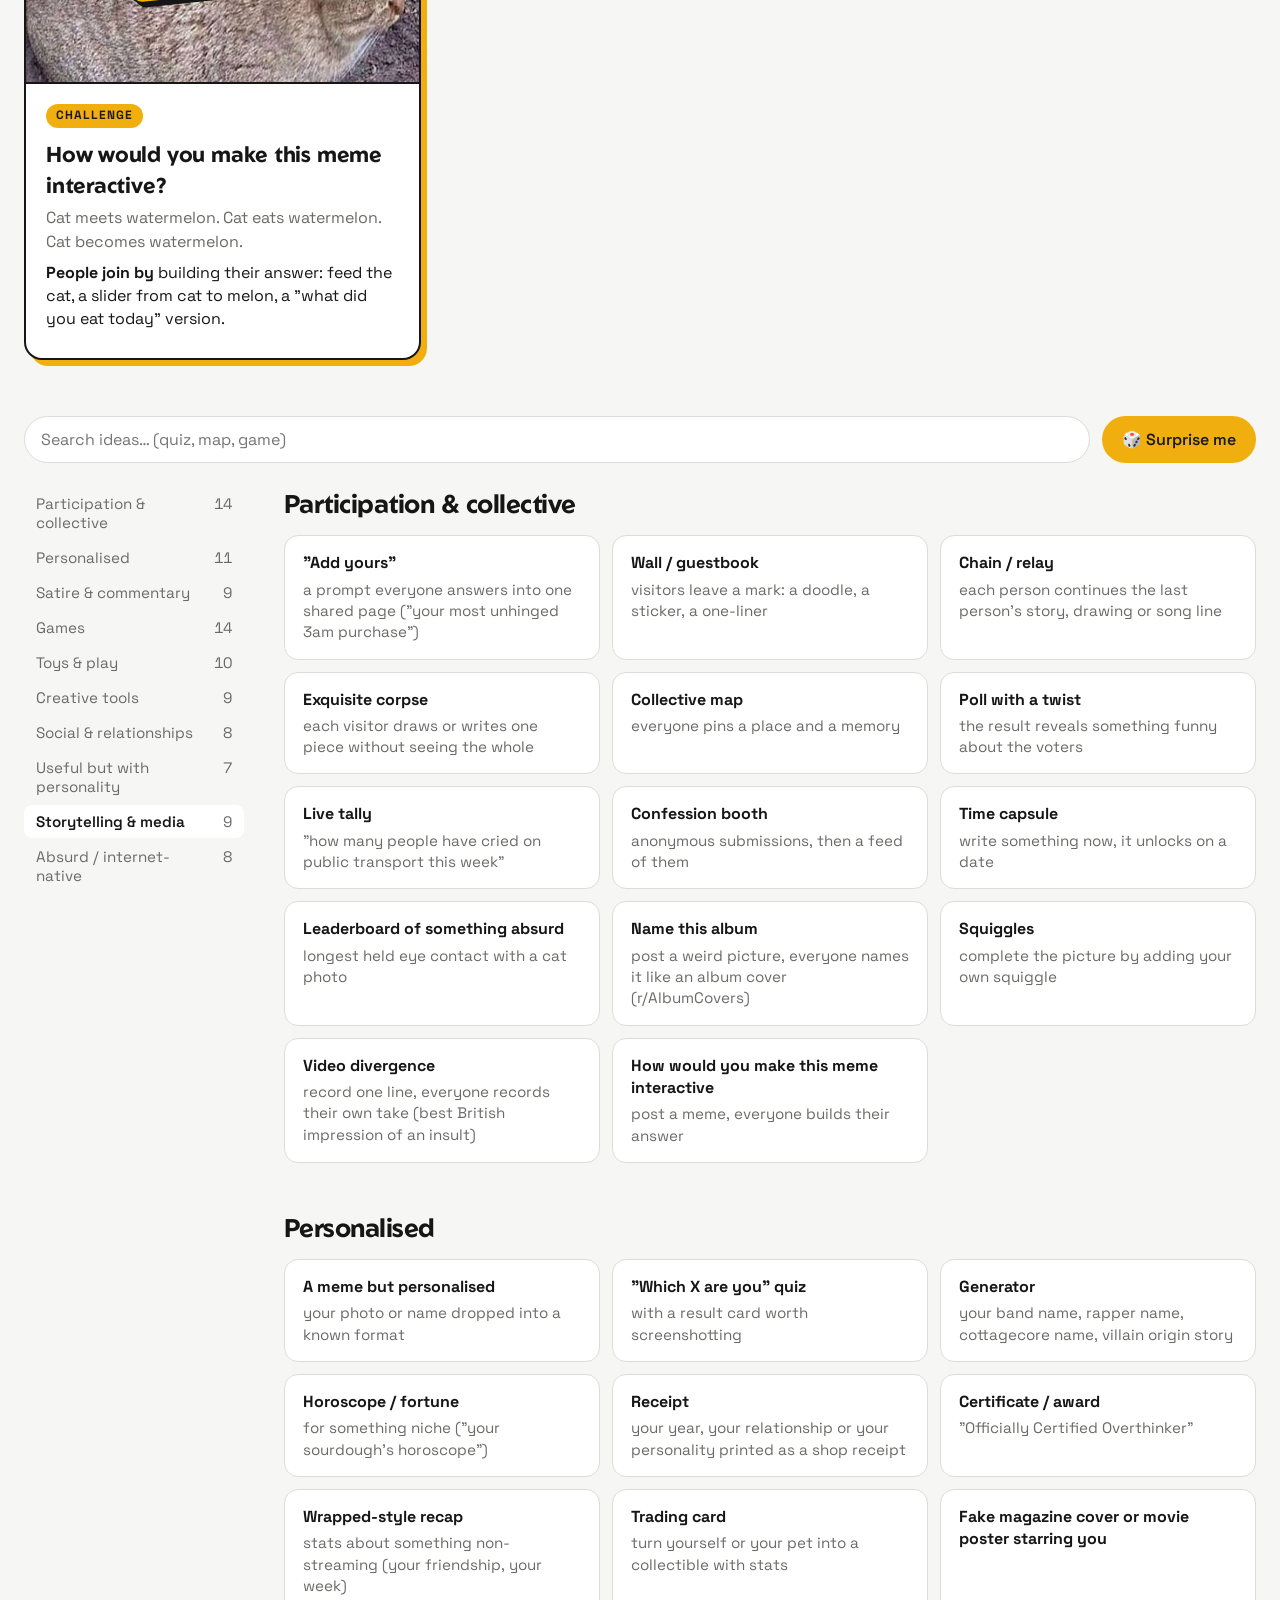
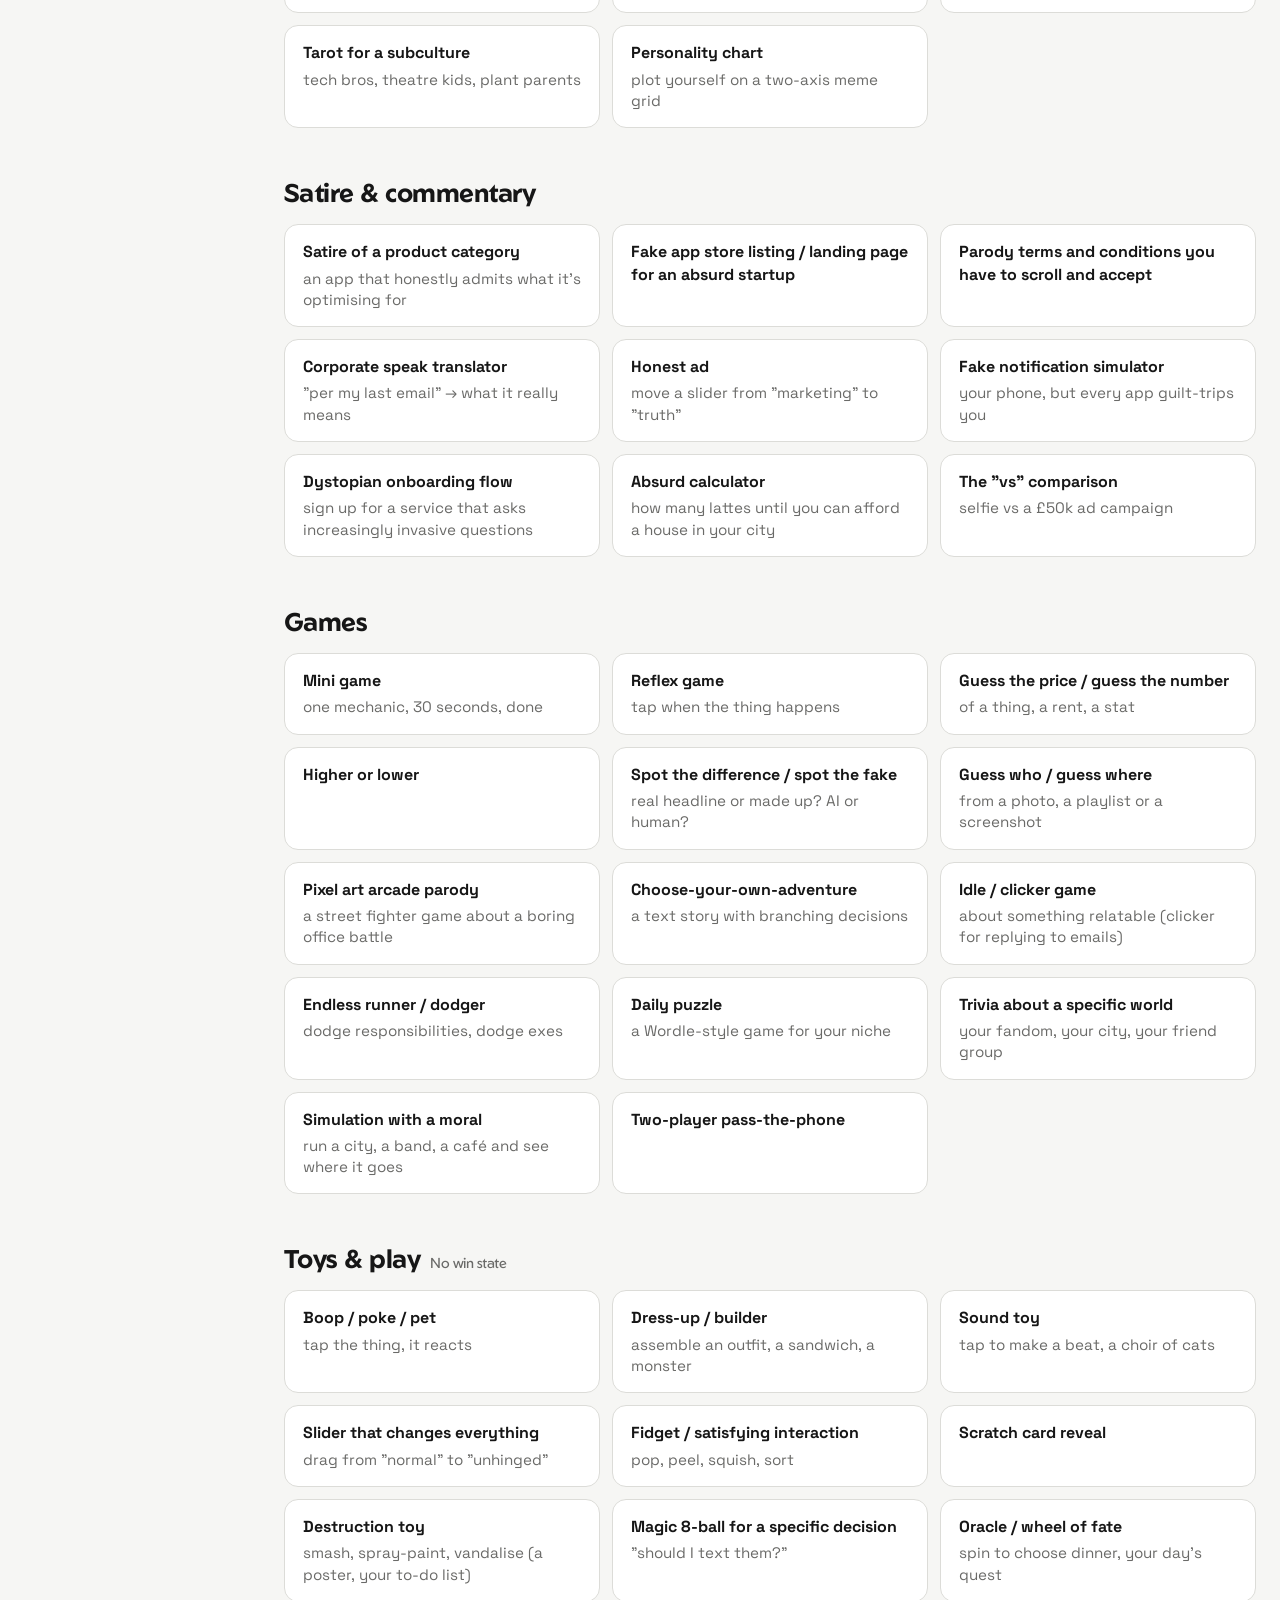
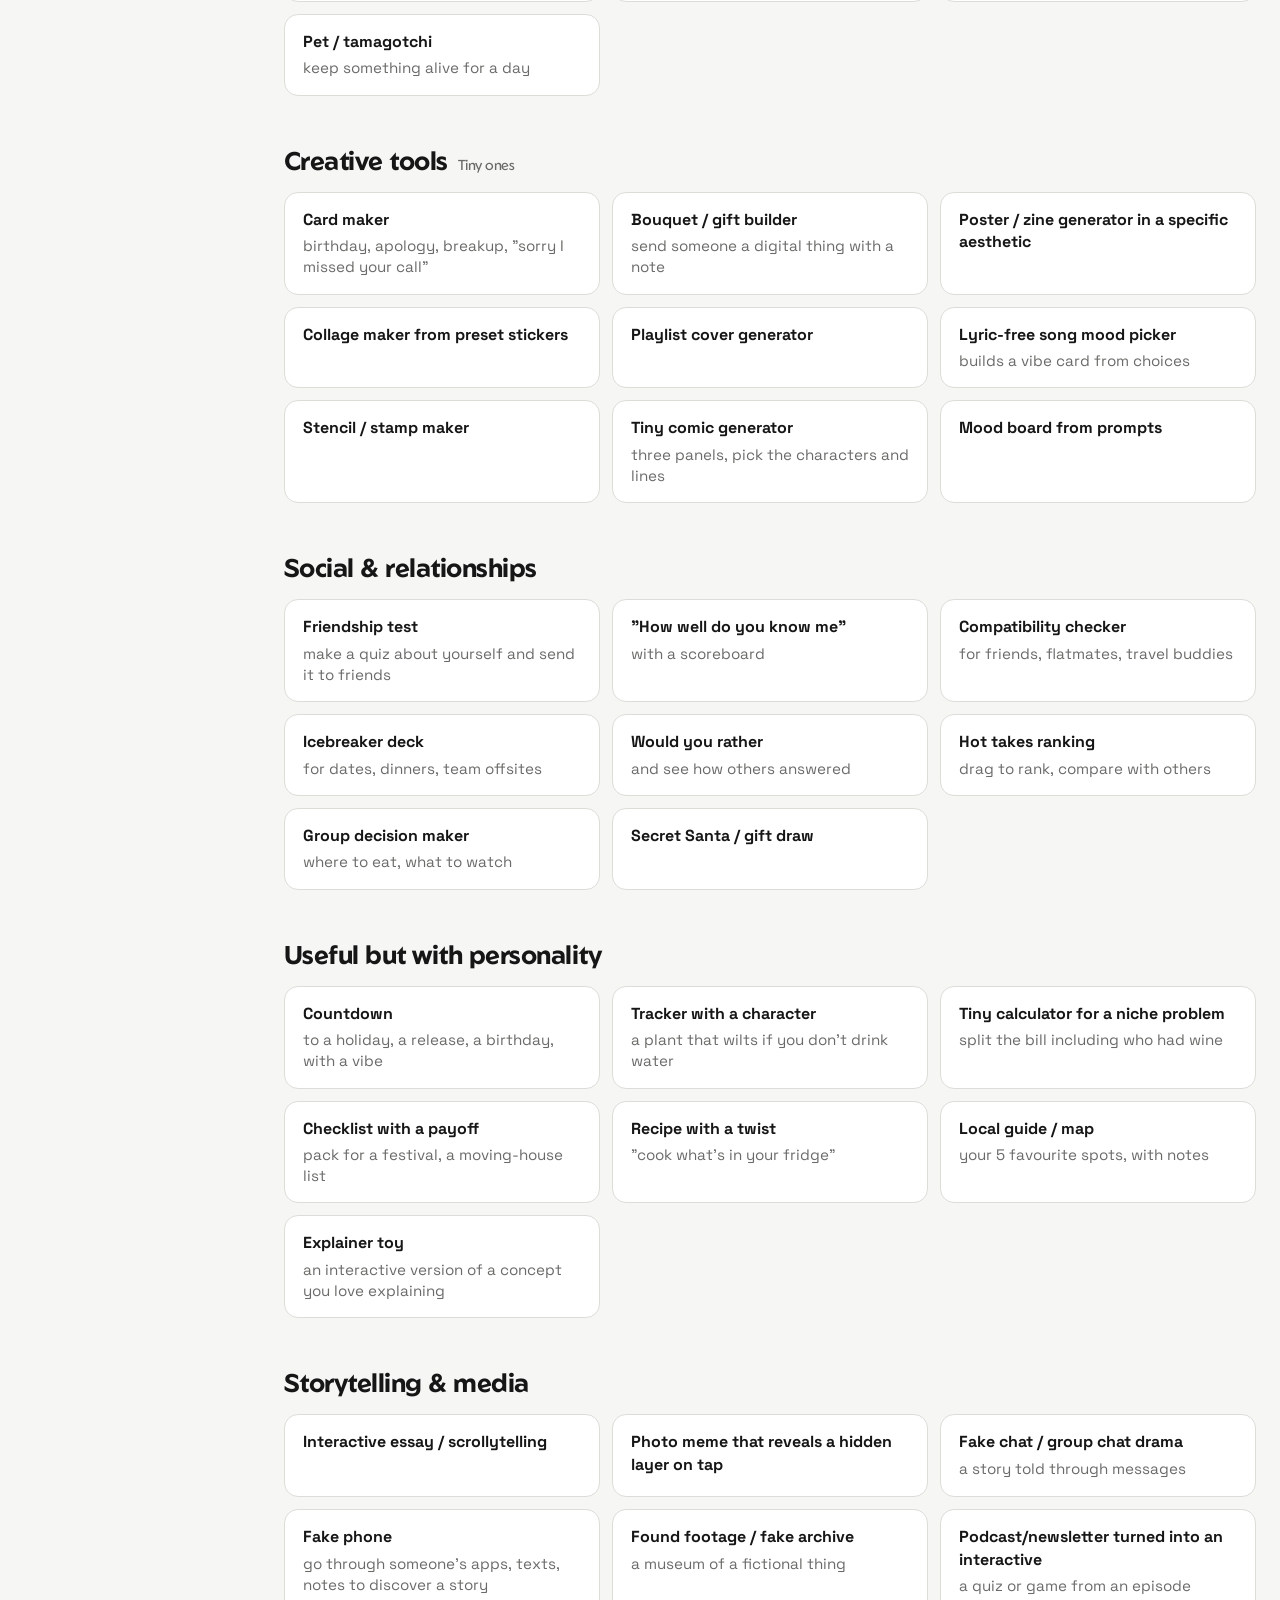
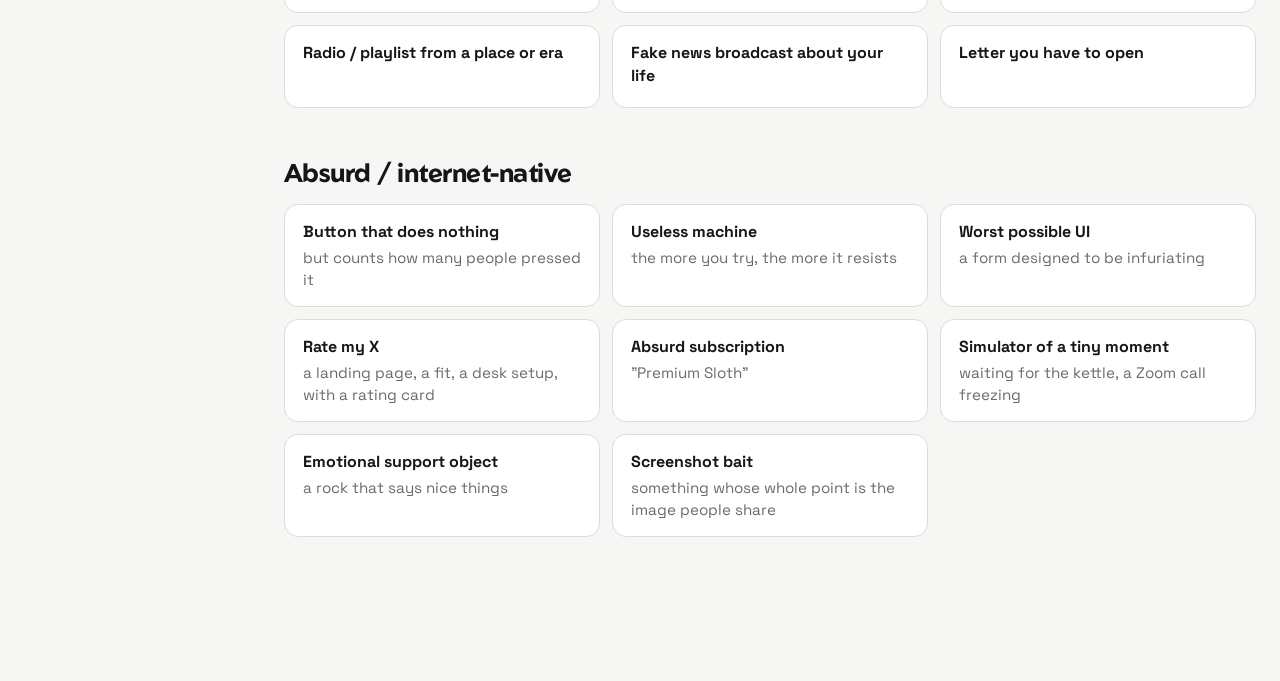
==== commit 71ba3396: "Add "Formats to steal" section to Ideas page Four participation formats, each with its own visual ca" ====
--- a/ideas.html
+++ b/ideas.html
@@ -129,82 +129,139 @@
       box-shadow: 0 0 0 3px color-mix(in srgb, var(--accent) 30%, transparent);
     }
 
-    /* Featured ideas: full-width card with a visual */
-    .idea.featured {
-      grid-column: 1 / -1;
+    .no-results { color: var(--muted); padding: 24px 0; display: none; }
+
+    /* Formats to steal: big visual cards for participation formats */
+    .formats {
+      max-width: 1280px;
+      margin: 0 auto;
+      padding: 16px 24px 56px;
+    }
+    .formats > h2 {
+      font-size: clamp(1.8rem, 4vw, 2.6rem);
+      letter-spacing: -0.02em;
+      margin: 0 0 6px;
+    }
+    .formats > h2 span { color: var(--accent); }
+    .formats > p { color: var(--muted); margin: 0 0 20px; max-width: 60ch; line-height: 1.5; }
+    .format-grid {
       display: grid;
-      grid-template-columns: 220px 1fr;
+      grid-template-columns: repeat(auto-fill, minmax(min(100%, 340px), 1fr));
       gap: 20px;
-      align-items: center;
-      border: 2px solid var(--accent);
-      padding: 18px;
-    }
-    .idea.featured strong { font-size: 1.25rem; }
-    .idea.featured p { font-size: 1rem; }
-    .idea.featured .more { display: inline-block; margin-top: 10px; color: var(--ink); font-weight: 600; }
-    .idea .visual {
-      aspect-ratio: 1;
-      border-radius: 10px;
+    }
+    .format {
+      background: var(--card);
+      border: 2px solid var(--ink);
+      border-radius: 18px;
       overflow: hidden;
+      display: flex;
+      flex-direction: column;
+      box-shadow: 6px 6px 0 var(--accent);
+    }
+    .format .visual {
+      position: relative;
+      aspect-ratio: 4 / 3;
       background: var(--bg);
-    }
-    .idea .visual img { width: 100%; height: 100%; object-fit: cover; display: block; }
-    .idea .visual svg { width: 100%; height: 100%; display: block; }
-
-    .album-cover {
-      height: 100%;
-      position: relative;
-      isolation: isolate;
-      background: radial-gradient(circle at 30% 30%, #3a3a3a, #0d0d0d);
-      color: #f1eee8;
-      display: grid;
-      place-items: center;
-      font-family: "Geom", "Space Grotesk", system-ui, sans-serif;
-    }
-    .album-cover .q { font-size: 6rem; font-weight: 800; color: var(--accent); line-height: 1; }
-    .album-cover .label {
-      position: absolute;
-      bottom: 10px;
-      right: 10px;
-      background: #f1eee8;
-      color: #111;
-      font-size: 0.6rem;
+      border-bottom: 2px solid var(--ink);
+      overflow: hidden;
+    }
+    .format .body { padding: 18px 20px 20px; line-height: 1.45; }
+    .format .tag {
+      display: inline-block;
+      font-size: 0.75rem;
       font-weight: 700;
+      text-transform: uppercase;
       letter-spacing: 0.08em;
-      padding: 4px 6px;
-      border: 2px solid #111;
-    }
-    .album-cover .vinyl {
-      position: absolute;
-      inset: 14% -40% 14% 60%;
+      background: var(--accent);
+      color: var(--on-accent);
+      border-radius: 999px;
+      padding: 3px 10px;
+      margin-bottom: 10px;
+    }
+    .format h3 { font-family: "Geom", "Space Grotesk", sans-serif; font-size: 1.35rem; margin: 0 0 6px; letter-spacing: -0.01em; }
+    .format .body p { margin: 0 0 8px; color: var(--muted); }
+    .format .body p.join { color: var(--ink); }
+    .format .body p.join b { color: var(--ink); }
+    .format .body a { color: var(--ink); text-decoration-color: var(--accent); text-decoration-thickness: 2px; text-underline-offset: 3px; }
+
+    /* 1. Name this album */
+    .album { display: grid; place-items: center; background: #1d1a17; }
+    .album .sleeve { position: relative; width: 68%; aspect-ratio: 1; }
+    .album .vinyl {
+      position: absolute; inset: 4% -14% 4% auto; aspect-ratio: 1; height: 92%;
       border-radius: 50%;
-      background: repeating-radial-gradient(#111 0 2px, #222 2px 4px);
-      z-index: -1;
-    }
-
-    .video-chain {
-      height: 100%;
-      padding: 10px;
-      display: grid;
-      grid-template-columns: repeat(3, 1fr);
-      grid-template-rows: 1.6fr 1fr;
-      gap: 6px;
-    }
-    .video-chain .tile {
-      border-radius: 6px;
-      background: var(--ink);
-      color: var(--bg);
-      display: grid;
-      place-items: center;
-      font-size: 0.7rem;
-      font-weight: 600;
-      position: relative;
-    }
-    .video-chain .tile.original { grid-column: 1 / -1; background: var(--accent); color: var(--on-accent); font-size: 0.85rem; }
-    .video-chain .tile::before { content: "▶"; font-size: 1.1rem; }
-    .video-chain .tile span { position: absolute; bottom: 4px; left: 6px; }
-
-    .no-results { color: var(--muted); padding: 24px 0; display: none; }
+      background: radial-gradient(circle, var(--accent) 0 14%, #111 15% 17%, #222 18% 100%);
+      box-shadow: inset 0 0 0 6px #111;
+      animation: spin 6s linear infinite;
+    }
+    .album .cover {
+      position: absolute; inset: 0;
+      background: #333 center / cover no-repeat;
+      box-shadow: 0 8px 24px rgba(0, 0, 0, 0.5);
+    }
+    .album .title {
+      position: absolute; left: 6%; right: 6%; bottom: 6%;
+      font-family: "Geom", "Space Grotesk", sans-serif;
+      font-weight: 800; font-size: clamp(1rem, 2.4vw, 1.4rem); line-height: 1;
+      color: #fff; text-shadow: 0 2px 8px rgba(0, 0, 0, 0.7);
+      outline: none; cursor: text;
+    }
+    .album .title:empty::before { content: "Click to name this album"; opacity: 0.75; }
+    .album .advisory {
+      position: absolute; right: 5%; top: 5%;
+      background: #fff; color: #000; border: 2px solid #000;
+      font: 800 0.5rem/1.1 system-ui, sans-serif; text-transform: uppercase; text-align: center;
+      padding: 2px 5px;
+    }
+    @keyframes spin { to { transform: rotate(360deg); } }
+
+    /* 2. Squiggles */
+    .squiggle canvas { position: absolute; inset: 0; width: 100%; height: 100%; touch-action: none; cursor: crosshair; background: #fffdf6; }
+    .squiggle .hint, .squiggle button {
+      position: absolute; bottom: 10px;
+      font: 600 0.8rem "Space Grotesk", sans-serif;
+      border-radius: 999px; padding: 5px 12px; border: 1.5px solid #161616;
+      background: #fff; color: #161616;
+    }
+    .squiggle .hint { left: 10px; pointer-events: none; }
+    .squiggle button { right: 10px; cursor: pointer; }
+
+    /* 3. Video divergence */
+    .reel { display: grid; grid-template-columns: 1.4fr 1fr; gap: 8px; padding: 10px; background: #161616; }
+    .reel .clip {
+      position: relative; border-radius: 10px; overflow: hidden;
+      background: linear-gradient(160deg, #2a2a2a, #3a3227);
+      display: flex; flex-direction: column; justify-content: flex-end; padding: 8px;
+      color: #fff; font-size: 0.72rem;
+    }
+    .reel .original { grid-row: span 3; }
+    .reel .original .quote { font-family: "Geom", sans-serif; font-weight: 800; font-size: clamp(0.95rem, 2.2vw, 1.25rem); line-height: 1.1; margin-bottom: 6px; }
+    .reel .play {
+      position: absolute; top: 50%; left: 50%; translate: -50% -60%;
+      width: 44px; height: 44px; border-radius: 50%; background: var(--accent);
+      display: grid; place-items: center;
+    }
+    .reel .play::after { content: ""; margin-left: 4px; border: 9px solid transparent; border-left: 14px solid #161616; border-right: 0; }
+    .reel .who { font-weight: 700; opacity: 0.85; }
+    .reel .wave { display: flex; gap: 3px; align-items: flex-end; height: 22px; margin-top: 4px; }
+    .reel .wave i { flex: 1; background: var(--accent); border-radius: 2px; animation: talk 0.9s ease-in-out infinite alternate; }
+    .reel .wave i:nth-child(2n) { animation-delay: -0.3s; }
+    .reel .wave i:nth-child(3n) { animation-delay: -0.6s; }
+    @keyframes talk { from { height: 15%; } to { height: 100%; } }
+
+    /* 4. Make this meme interactive */
+    .meme img { width: 100%; height: 100%; object-fit: cover; display: block; }
+    .meme .sticker {
+      position: absolute; left: 50%; top: 50%; translate: -50% -50%; rotate: -6deg;
+      background: var(--accent); color: #161616; border: 2px solid #161616;
+      font: 800 clamp(1rem, 2.6vw, 1.4rem)/1.05 "Geom", "Space Grotesk", sans-serif;
+      padding: 10px 16px; border-radius: 12px; text-align: center;
+      box-shadow: 4px 4px 0 #161616;
+    }
+
+    @media (prefers-reduced-motion: reduce) {
+      .album .vinyl, .reel .wave i { animation: none; }
+    }
 
     @media (max-width: 820px) {
       .layout { grid-template-columns: 1fr; gap: 16px; }
@@ -224,8 +281,6 @@
       .toc::-webkit-scrollbar { display: none; }
       .toc a { white-space: nowrap; border: 1px solid var(--line); border-radius: 999px; }
       .toc a .count { display: none; }
-      .idea.featured { grid-template-columns: 1fr; }
-      .idea.featured .visual { max-width: 320px; }
       section.cat { scroll-margin-top: 110px; }
     }
     @media (max-width: 600px) {
@@ -251,6 +306,77 @@
 
   <div class="stuck" id="stuck"></div>
 
+  <section class="formats" aria-labelledby="formats-title">
+    <h2 id="formats-title">Formats <span>to steal</span></h2>
+    <p>One person sets it up, everyone else joins in. Each one starts with something small to answer, and the replies are the post.</p>
+    <div class="format-grid">
+
+      <article class="format">
+        <div class="visual album">
+          <div class="sleeve">
+            <div class="vinyl" aria-hidden="true"></div>
+            <div class="cover" id="album-cover" role="img" aria-label="Album cover: an elephant sitting on a bare tree branch in the desert"></div>
+            <div class="advisory" aria-hidden="true">Parental<br />Advisory</div>
+            <div class="title" contenteditable="true" spellcheck="false" aria-label="Type an album title"></div>
+          </div>
+        </div>
+        <div class="body">
+          <span class="tag">Steal from Reddit</span>
+          <h3>Name this album</h3>
+          <p>Post a weird picture. Everyone names it as if it were an album cover. It's a whole subreddit: <a href="https://www.reddit.com/r/AlbumCovers/" target="_blank" rel="noopener">r/AlbumCovers</a> (cover from <a href="https://www.reddit.com/r/AlbumCovers/comments/1wuv5zs/name_for_this/" target="_blank" rel="noopener">this post</a>).</p>
+          <p class="join"><b>People join by</b> typing a title, which gets laid over the cover. Vote for the best one.</p>
+        </div>
+      </article>
+
+      <article class="format">
+        <div class="visual squiggle">
+          <canvas id="squiggle" aria-label="Drawing area: finish the picture"></canvas>
+          <span class="hint">✏️ Draw on me</span>
+          <button type="button" id="squiggle-clear">Clear</button>
+        </div>
+        <div class="body">
+          <span class="tag">Drawing</span>
+          <h3>Squiggles</h3>
+          <p>Start with one squiggle. Finish the picture by adding a squiggle of your own.</p>
+          <p class="join"><b>People join by</b> adding their squiggle. Everyone's lines stack into one drawing, or each person turns the same starting squiggle into something different.</p>
+        </div>
+      </article>
+
+      <article class="format">
+        <div class="visual reel" aria-hidden="true">
+          <div class="clip original">
+            <div class="play"></div>
+            <div class="quote">"You absolute muppet."</div>
+            <div class="who">Original · @you</div>
+          </div>
+          <div class="clip"><div class="who">Take 1</div><div class="wave"><i></i><i></i><i></i><i></i><i></i><i></i><i></i></div></div>
+          <div class="clip"><div class="who">Take 2</div><div class="wave"><i></i><i></i><i></i><i></i><i></i><i></i><i></i></div></div>
+          <div class="clip"><div class="who">Take 3</div><div class="wave"><i></i><i></i><i></i><i></i><i></i><i></i><i></i></div></div>
+        </div>
+        <div class="body">
+          <span class="tag">Video</span>
+          <h3>Video divergence</h3>
+          <p>Record one clip, for example yourself saying a British insult. Everyone else records their own take on the same line. <a href="https://www.reddit.com/r/SipsTea/comments/1wpjwgo/british_insults/" target="_blank" rel="noopener">Example on r/SipsTea</a>.</p>
+          <p class="join"><b>People join by</b> recording their best British impression of that insult, shown next to the original.</p>
+        </div>
+      </article>
+
+      <article class="format">
+        <div class="visual meme">
+          <img src="images/cat-watermelon.png" alt="Meme: a cat pushes a watermelon, hugs a slice of it, then becomes a round, watermelon-shaped cat" loading="lazy" />
+          <div class="sticker" aria-hidden="true">How would you make<br />this interactive?</div>
+        </div>
+        <div class="body">
+          <span class="tag">Challenge</span>
+          <h3>How would you make this meme interactive?</h3>
+          <p>Cat meets watermelon. Cat eats watermelon. Cat becomes watermelon.</p>
+          <p class="join"><b>People join by</b> building their answer: feed the cat, a slider from cat to melon, a "what did you eat today" version.</p>
+        </div>
+      </article>
+
+    </div>
+  </section>
+
   <div class="toolbar">
     <input id="search" type="search" autocomplete="off" placeholder="Search ideas… (quiz, map, game)" aria-label="Search ideas" />
     <button id="surprise" type="button">🎲 Surprise me</button>
@@ -273,39 +399,8 @@
       ["a feeling", "make a toy that feels like it"],
     ];
 
-    // Visuals for featured ideas
-    const VISUALS = {
-      album: `<div class="album-cover"><div class="vinyl"></div><div class="q">?</div><div class="label">NAME THIS ALBUM</div></div>`,
-      squiggle: `<svg viewBox="40 30 140 140" role="img" aria-label="A squiggle completed into a snail">
-        <path d="M70 120 C 40 120, 40 70, 85 65 C 130 60, 140 115, 100 125 C 70 132, 62 95, 88 90 C 105 87, 110 108, 95 110"
-          fill="none" stroke="currentColor" stroke-width="5" stroke-linecap="round" />
-        <path d="M60 130 L 160 130 C 172 130, 170 110, 160 108 L 150 108 L 155 75 M 150 108 L 140 78"
-          fill="none" stroke="var(--accent)" stroke-width="5" stroke-linecap="round" stroke-dasharray="1 9" />
-        <circle cx="155" cy="72" r="5" fill="var(--accent)" /><circle cx="139" cy="75" r="5" fill="var(--accent)" />
-      </svg>`,
-      video: `<div class="video-chain"><div class="tile original"><span>Original</span></div><div class="tile"><span>Take 1</span></div><div class="tile"><span>Take 2</span></div><div class="tile"><span>Take 3</span></div></div>`,
-      catMeme: `<img src="images/cat-watermelon.jpg" alt="Meme: a cat hugging a watermelon, a cat biting into a watermelon, then a huge round watermelon-shaped cat" loading="lazy" />`,
-    };
-
     const CATEGORIES = [
       ["Participation & collective", [
-        {
-          title: "Name this album",
-          desc: "Steal the format from Reddit: show a weird picture and everyone names it like it's an album cover. It's its own subreddit.",
-          visual: "album",
-        },
-        {
-          title: "Squiggles",
-          desc: "Complete the picture by adding a squiggle. People participate by adding their squiggles.",
-          visual: "squiggle",
-        },
-        {
-          title: "Video divergence format",
-          desc: "E.g. I record myself saying a British insult. People participate by recording their best British impression of that insult.",
-          visual: "video",
-          link: "https://www.reddit.com/r/SipsTea/comments/1wpjwgo/british_insults/",
-          linkText: "Example on Reddit ↗",
-        },
         '"Add yours": a prompt everyone answers into one shared page ("your most unhinged 3am purchase")',
         "Wall / guestbook: visitors leave a mark: a doodle, a sticker, a one-liner",
         "Chain / relay: each person continues the last person's story, drawing or song line",
@@ -316,6 +411,10 @@
         "Confession booth: anonymous submissions, then a feed of them",
         "Time capsule: write something now, it unlocks on a date",
         "Leaderboard of something absurd: longest held eye contact with a cat photo",
+        "Name this album: post a weird picture, everyone names it like an album cover (r/AlbumCovers)",
+        "Squiggles: complete the picture by adding your own squiggle",
+        "Video divergence: record one line, everyone records their own take (best British impression of an insult)",
+        "How would you make this meme interactive: post a meme, everyone builds their answer",
       ]],
       ["Personalised", [
         "A meme but personalised: your photo or name dropped into a known format",
@@ -411,10 +510,6 @@
         "Letter you have to open",
       ]],
       ["Absurd / internet-native", [
-        {
-          title: "How would you make this meme interactive?",
-          visual: "catMeme",
-        },
         "Button that does nothing: but counts how many people pressed it",
         "Useless machine: the more you try, the more it resists",
         "Worst possible UI: a form designed to be infuriating",
@@ -434,6 +529,56 @@
       .map(([thing, action]) => `<div class="prompt">Take ${esc(thing)} and <em>${esc(action)}</em></div>`)
       .join("");
 
+    // Formats: album cover image
+    const ALBUM_COVER = "images/album-cover.jpg";
+    document.getElementById("album-cover").style.backgroundImage = `url("${ALBUM_COVER}")`;
+
+    // Formats: squiggle canvas with a starter squiggle; visitors draw on top
+    (() => {
+      const canvas = document.getElementById("squiggle");
+      const ctx = canvas.getContext("2d");
+      let drawing = false;
+
+      function starter() {
+        const { width: w, height: h } = canvas;
+        ctx.clearRect(0, 0, w, h);
+        ctx.lineCap = ctx.lineJoin = "round";
+        ctx.lineWidth = 5 * devicePixelRatio;
+        ctx.strokeStyle = "#f1af0f";
+        ctx.beginPath();
+        ctx.moveTo(w * 0.3, h * 0.6);
+        ctx.bezierCurveTo(w * 0.35, h * 0.2, w * 0.5, h * 0.85, w * 0.55, h * 0.45);
+        ctx.bezierCurveTo(w * 0.58, h * 0.25, w * 0.7, h * 0.3, w * 0.68, h * 0.55);
+        ctx.stroke();
+      }
+      function resize() {
+        const r = canvas.getBoundingClientRect();
+        canvas.width = r.width * devicePixelRatio;
+        canvas.height = r.height * devicePixelRatio;
+        starter();
+      }
+      const point = (e) => {
+        const r = canvas.getBoundingClientRect();
+        return [(e.clientX - r.left) * devicePixelRatio, (e.clientY - r.top) * devicePixelRatio];
+      };
+      canvas.addEventListener("pointerdown", (e) => {
+        drawing = true;
+        canvas.setPointerCapture(e.pointerId);
+        ctx.strokeStyle = "#161616";
+        ctx.lineWidth = 3 * devicePixelRatio;
+        ctx.beginPath();
+        ctx.moveTo(...point(e));
+      });
+      canvas.addEventListener("pointermove", (e) => {
+        if (!drawing) return;
+        ctx.lineTo(...point(e));
+        ctx.stroke();
+      });
+      canvas.addEventListener("pointerup", () => (drawing = false));
+      document.getElementById("squiggle-clear").addEventListener("click", starter);
+      new ResizeObserver(resize).observe(canvas);
+    })();
+
     // Categories + ideas
     const toc = document.getElementById("toc");
     const list = document.getElementById("list");
@@ -453,26 +598,13 @@
       const ul = section.querySelector("ul");
 
       const ideas = items.map((raw) => {
-        let title, desc = "", item = {};
-        if (typeof raw === "string") {
-          const i = raw.indexOf(": ");
-          title = i === -1 ? raw : raw.slice(0, i);
-          desc = i === -1 ? "" : raw.slice(i + 2);
-        } else {
-          item = raw;
-          ({ title, desc = "" } = raw);
-        }
+        const i = raw.indexOf(": ");
+        const title = i === -1 ? raw : raw.slice(0, i);
+        const desc = i === -1 ? "" : raw.slice(i + 2);
         const li = document.createElement("li");
         li.className = "idea";
-        // Featured ideas get a visual that stays put while the text re-renders on search
-        let body = li;
-        if (item.visual) {
-          li.classList.add("featured");
-          li.innerHTML = `<div class="visual">${VISUALS[item.visual]}</div><div class="body"></div>`;
-          body = li.querySelector(".body");
-        }
         ul.appendChild(li);
-        return { li, body, title, desc, item, text: (name + " " + title + " " + desc).toLowerCase() };
+        return { li, title, desc, text: (name + " " + raw).toLowerCase() };
       });
 
       list.insertBefore(section, noResults);
@@ -495,8 +627,7 @@
           idea.li.hidden = !match;
           if (match) {
             shown++;
-            const link = idea.item.link ? `<a class="more" href="${esc(idea.item.link)}" target="_blank" rel="noopener">${esc(idea.item.linkText)}</a>` : "";
-            idea.body.innerHTML = `<strong>${highlight(idea.title, q)}</strong>${idea.desc ? `<p>${highlight(idea.desc, q)}</p>` : ""}${link}`;
+            idea.li.innerHTML = `<strong>${highlight(idea.title, q)}</strong>${idea.desc ? `<p>${highlight(idea.desc, q)}</p>` : ""}`;
           }
         });
         section.hidden = shown === 0;
